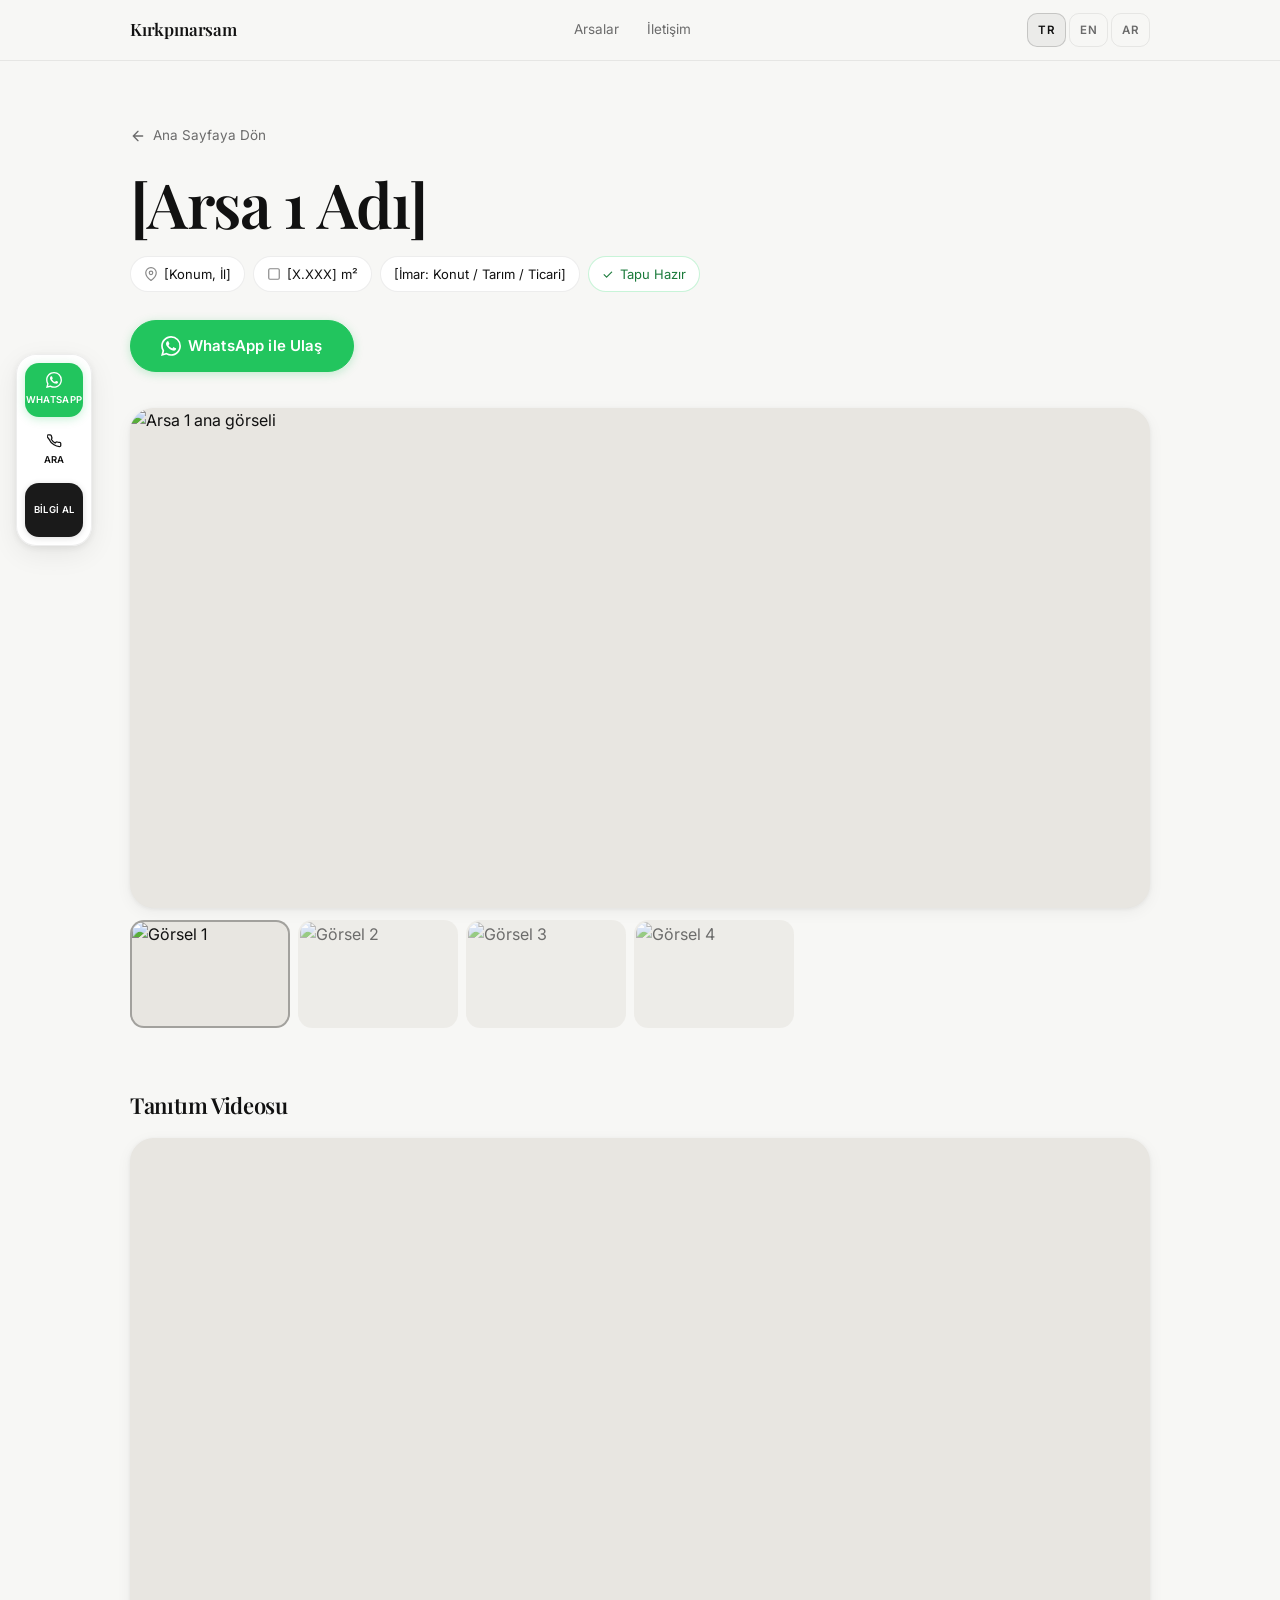
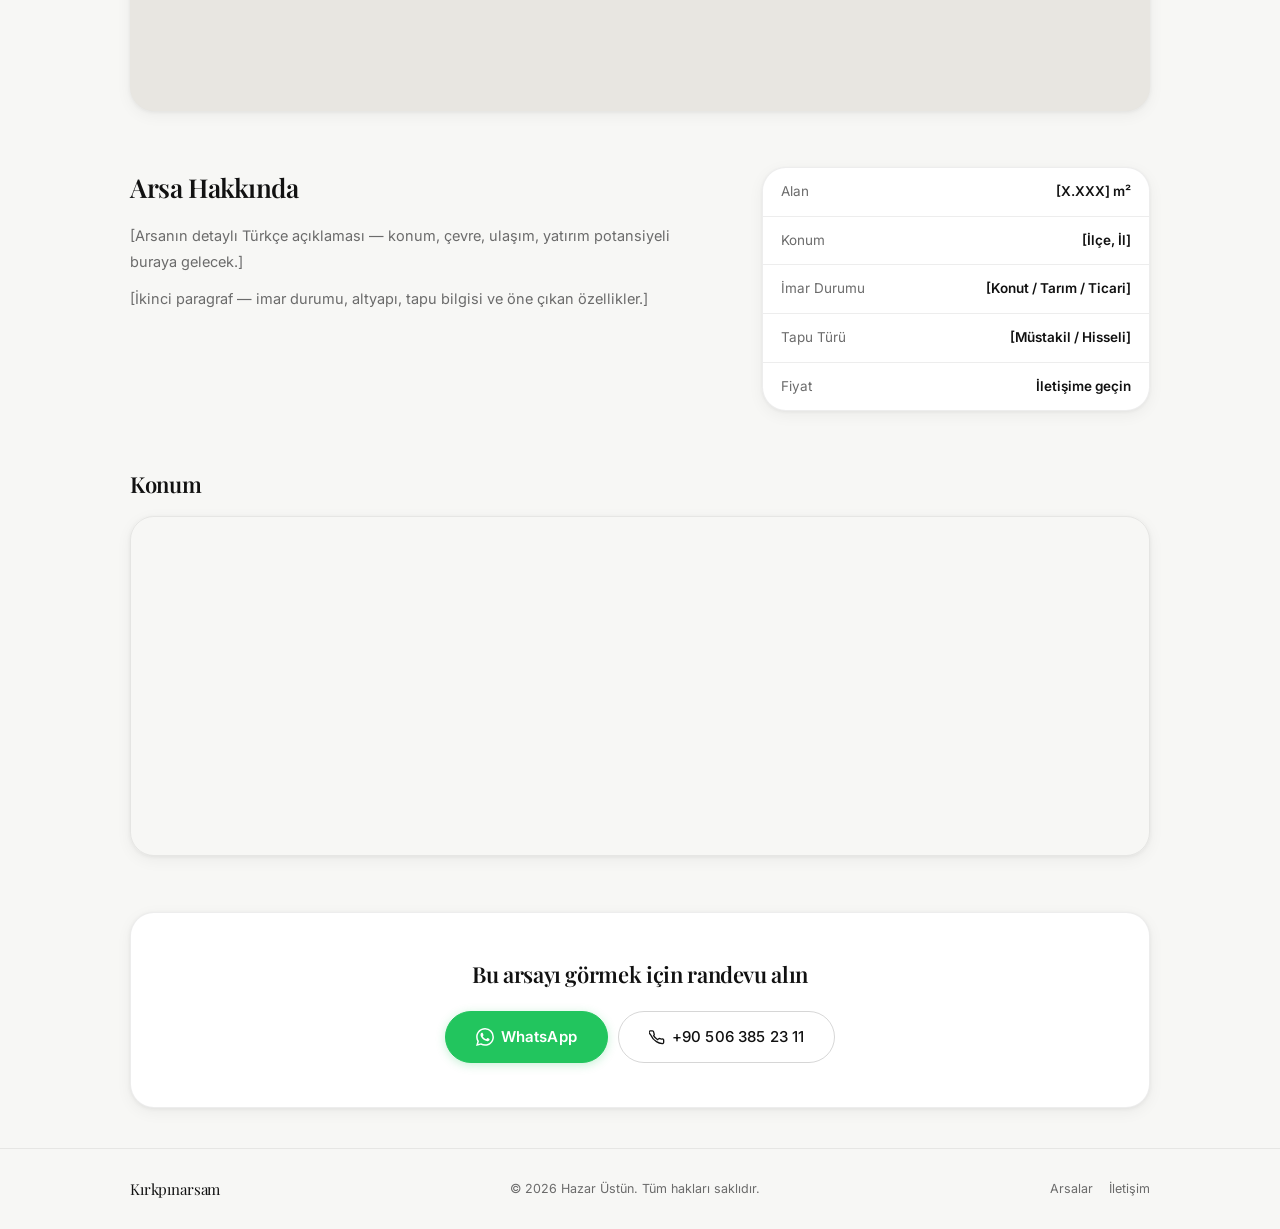
==== land1.html @ 2593a65d "Add GA4 consent mode (AEA) to all pages" ====
<!DOCTYPE html>
<html lang="tr" dir="ltr">
<head>
  <meta charset="UTF-8" />
  <meta name="viewport" content="width=device-width, initial-scale=1.0" />
  <!-- Google Analytics 4 + AEA İzin Modu -->
  <script>
    window.dataLayer = window.dataLayer || [];
    function gtag(){dataLayer.push(arguments);}
    gtag('consent', 'default', {
      analytics_storage: 'granted',
      ad_storage: 'denied',
      ad_user_data: 'denied',
      ad_personalization: 'denied'
    });
  </script>
  <script async src="https://www.googletagmanager.com/gtag/js?id=G-RVM8DENHXG"></script>
  <script>
    gtag('js', new Date());
    gtag('config', 'G-RVM8DENHXG');
  </script>
  <title>Sapanca Kırkpınar Satılık Arsa 1 | Tapu Hazır — Kırkpınarsam</title>
  <meta name="description" content="Sapanca Kırkpınar'da sahibinden satılık arsa. Konum, alan ve fiyat detayları için WhatsApp'tan ulaşın. Tapu hazır, hızlı devir." />
  <meta property="og:title" content="Sapanca Kırkpınar Satılık Arsa 1 | Tapu Hazır — Kırkpınarsam" />
  <meta property="og:description" content="Sapanca Kırkpınar'da sahibinden satılık arsa. Tapu hazır, hızlı devir. Detaylar için iletişime geçin." />
  <meta property="og:type" content="website" />
  <meta property="og:url" content="https://kirkpinarsam.com/land1.html" />
  <meta property="og:image" content="https://kirkpinarsam.com/og-image.jpg" />
  <meta name="twitter:card" content="summary_large_image" />
  <link rel="canonical" href="https://kirkpinarsam.com/land1.html" />
  <link rel="preconnect" href="https://fonts.googleapis.com" />
  <link rel="preconnect" href="https://fonts.gstatic.com" crossorigin />
  <link href="https://fonts.googleapis.com/css2?family=Playfair+Display:wght@500;600&family=Inter:wght@400;500;600&display=swap" rel="stylesheet" />
  <link rel="stylesheet" href="style.css" />
</head>
<body>
  <a href="#main" class="skip-link">Ana içeriğe geç</a>

  <header>
    <nav class="wrap nav-inner" aria-label="Ana gezinti">
      <a href="index.html" class="logo">Kırkpınarsam</a>
      <div class="nav-links">
        <a href="index.html#arsalar" data-i18n="nav_lands">Arsalar</a>
        <a href="index.html#iletisim" data-i18n="nav_contact">İletişim</a>
      </div>
      <div class="nav-right">
        <div class="lang-switch" role="group" aria-label="Dil">
          <button class="lang-btn active" data-lang="tr" aria-pressed="true">TR</button>
          <button class="lang-btn" data-lang="en" aria-pressed="false">EN</button>
          <button class="lang-btn" data-lang="ar" aria-pressed="false">AR</button>
        </div>
        <button class="hamburger" aria-label="Menüyü aç" aria-expanded="false" type="button">
          <span></span><span></span><span></span>
        </button>
      </div>
    </nav>
  </header>

  <div class="mobile-menu" role="dialog" aria-label="Mobil menü">
    <a href="index.html#arsalar" data-i18n="nav_lands">Arsalar</a>
    <a href="index.html#iletisim" data-i18n="nav_contact">İletişim</a>
    <div class="lang-switch" role="group" style="margin-top:24px;">
      <button class="lang-btn active" data-lang="tr">TR</button>
      <button class="lang-btn" data-lang="en">EN</button>
      <button class="lang-btn" data-lang="ar">AR</button>
    </div>
  </div>

  <main id="main">
    <div class="detail-hero">
      <div class="wrap">
        <a href="index.html" class="back-link">
          <svg width="16" height="16" viewBox="0 0 24 24" fill="none" stroke="currentColor" stroke-width="2" stroke-linecap="round" aria-hidden="true"><path d="M19 12H5M12 5l-7 7 7 7"/></svg>
          <span data-i18n="back">Ana Sayfaya Dön</span>
        </a>

        <!-- ARSA ADI — her 3 dilde düzenleyin -->
        <h1>
          <span data-lang-show="tr">[Arsa 1 Adı]</span>
          <span data-lang-show="en" hidden>[Land 1 Name]</span>
          <span data-lang-show="ar" hidden>[اسم الأرض 1]</span>
        </h1>

        <!-- HIZLI BİLGİLER — konum, alan, imar, fiyat -->
        <div class="quick-facts">
          <span class="fact">
            <svg width="14" height="14" viewBox="0 0 24 24" fill="none" stroke="currentColor" stroke-width="2" aria-hidden="true"><path d="M21 10c0 7-9 13-9 13s-9-6-9-13a9 9 0 0118 0z"/><circle cx="12" cy="10" r="3"/></svg>
            <span data-lang-show="tr">[Konum, İl]</span><span data-lang-show="en" hidden>[Location]</span><span data-lang-show="ar" hidden>[الموقع]</span>
          </span>
          <span class="fact">
            <svg width="14" height="14" viewBox="0 0 24 24" fill="none" stroke="currentColor" stroke-width="2" aria-hidden="true"><rect x="3" y="3" width="18" height="18" rx="2"/></svg>
            [X.XXX] m²
          </span>
          <span class="fact">
            <span data-lang-show="tr">[İmar: Konut / Tarım / Ticari]</span>
            <span data-lang-show="en" hidden>[Zoning: Residential / Agricultural / Commercial]</span>
            <span data-lang-show="ar" hidden>[التخطيط: سكني / زراعي / تجاري]</span>
          </span>
          <span class="fact" style="color:#1a7a3a; border-color:rgba(37,211,102,.25);">✓ <span data-i18n="trust_deed">Tapu Hazır</span></span>
        </div>

        <!-- WhatsApp CTA — primary -->
        <a class="btn btn-wa btn-lg" href="https://wa.me/905063852311" data-wa target="_blank" rel="noopener">
          <svg width="20" height="20" viewBox="0 0 24 24" fill="currentColor" aria-hidden="true"><path d="M17.472 14.382c-.297-.149-1.758-.867-2.03-.967-.273-.099-.471-.148-.67.15-.197.297-.767.966-.94 1.164-.173.199-.347.223-.644.075-.297-.15-1.255-.463-2.39-1.475-.883-.788-1.48-1.761-1.653-2.059-.173-.297-.018-.458.13-.606.134-.133.298-.347.446-.52.149-.174.198-.298.298-.497.099-.198.05-.371-.025-.52-.075-.149-.669-1.612-.916-2.207-.242-.579-.487-.5-.669-.51-.173-.008-.371-.01-.57-.01-.198 0-.52.074-.792.372-.272.297-1.04 1.016-1.04 2.479 0 1.462 1.065 2.875 1.213 3.074.149.198 2.096 3.2 5.077 4.487.709.306 1.262.489 1.694.625.712.227 1.36.195 1.871.118.571-.085 1.758-.719 2.006-1.413.248-.694.248-1.289.173-1.413-.074-.124-.272-.198-.57-.347m-5.421 7.403h-.004a9.87 9.87 0 01-5.031-1.378l-.361-.214-3.741.982.998-3.648-.235-.374a9.86 9.86 0 01-1.51-5.26c.001-5.45 4.436-9.884 9.888-9.884 2.64 0 5.122 1.03 6.988 2.898a9.825 9.825 0 012.893 6.994c-.003 5.45-4.437 9.884-9.885 9.884m8.413-18.297A11.815 11.815 0 0012.05 0C5.495 0 .16 5.335.157 11.892c0 2.096.547 4.142 1.588 5.945L.057 24l6.305-1.654a11.882 11.882 0 005.683 1.448h.005c6.554 0 11.89-5.335 11.893-11.893a11.821 11.821 0 00-3.48-8.413z"/></svg>
          <span data-i18n="cta_wa">WhatsApp ile Ulaş</span>
        </a>
      </div>
    </div>

    <div class="wrap">
      <!-- ANA GÖRSEL — src değerini kendi fotoğrafınızla değiştirin -->
      <div class="hero-img">
        <img id="mainImg" src="https://images.unsplash.com/photo-1500382017468-9049fed747ef?auto=format&fit=crop&w=1400&q=80" alt="Arsa 1 ana görseli" />
      </div>

      <!-- GALERİ — kendi fotoğraflarınızı ekleyin (images/ klasörü oluşturun) -->
      <div class="gallery" role="list" aria-label="Arsa fotoğrafları">
        <div class="gallery-item" role="listitem"><img src="https://images.unsplash.com/photo-1500382017468-9049fed747ef?auto=format&fit=crop&w=400&q=75" alt="Görsel 1" /></div>
        <div class="gallery-item" role="listitem"><img src="https://images.unsplash.com/photo-1464822759023-fed622ff2c3b?auto=format&fit=crop&w=400&q=75" alt="Görsel 2" /></div>
        <div class="gallery-item" role="listitem"><img src="https://images.unsplash.com/photo-1476231682828-37e571bc172f?auto=format&fit=crop&w=400&q=75" alt="Görsel 3" /></div>
        <div class="gallery-item" role="listitem"><img src="https://images.unsplash.com/photo-1501854140801-50d01698950b?auto=format&fit=crop&w=400&q=75" alt="Görsel 4" /></div>
      </div>

      <!-- VİDEO — VIDEO_ID yerine YouTube video ID'nizi yazın. Video yoksa bu bloğu silin. -->
      <div class="video-section">
        <h2 data-i18n="video_title">Tanıtım Videosu</h2>
        <div class="video-wrap">
          <iframe src="https://www.youtube.com/embed/VIDEO_ID" title="Arsa tanıtım videosu" allow="accelerometer; autoplay; clipboard-write; encrypted-media; gyroscope; picture-in-picture" allowfullscreen loading="lazy"></iframe>
        </div>
      </div>

      <!-- AÇIKLAMA + BİLGİLER -->
      <div class="detail-body">
        <div class="detail-text">
          <h2 data-i18n="about_title">Arsa Hakkında</h2>
          <!-- AÇIKLAMA: Türkçe, İngilizce, Arapça sırasıyla doldurun -->
          <p data-lang-show="tr">[Arsanın detaylı Türkçe açıklaması — konum, çevre, ulaşım, yatırım potansiyeli buraya gelecek.]</p>
          <p data-lang-show="tr">[İkinci paragraf — imar durumu, altyapı, tapu bilgisi ve öne çıkan özellikler.]</p>
          <p data-lang-show="en" hidden>[Detailed English description — location, surroundings, transport, investment potential.]</p>
          <p data-lang-show="en" hidden>[Second paragraph — zoning, infrastructure, title deed and highlights.]</p>
          <p data-lang-show="ar" hidden>[وصف تفصيلي بالعربية — الموقع، المحيط، المواصلات، إمكانات الاستثمار.]</p>
          <p data-lang-show="ar" hidden>[الفقرة الثانية — التخطيط، البنية التحتية، سند الملكية والمميزات.]</p>
        </div>

        <!-- TEKNIK BİLGİLER — değerleri doldurun -->
        <aside class="specs-card" aria-label="Arsa teknik bilgileri">
          <dl>
            <div class="spec-row"><dt class="k"><span data-lang-show="tr">Alan</span><span data-lang-show="en" hidden>Area</span><span data-lang-show="ar" hidden>المساحة</span></dt><dd class="v">[X.XXX] m²</dd></div>
            <div class="spec-row"><dt class="k"><span data-lang-show="tr">Konum</span><span data-lang-show="en" hidden>Location</span><span data-lang-show="ar" hidden>الموقع</span></dt><dd class="v"><span data-lang-show="tr">[İlçe, İl]</span><span data-lang-show="en" hidden>[District, Province]</span><span data-lang-show="ar" hidden>[الحي، المحافظة]</span></dd></div>
            <div class="spec-row"><dt class="k"><span data-lang-show="tr">İmar Durumu</span><span data-lang-show="en" hidden>Zoning</span><span data-lang-show="ar" hidden>التخطيط</span></dt><dd class="v"><span data-lang-show="tr">[Konut / Tarım / Ticari]</span><span data-lang-show="en" hidden>[Residential / Agricultural]</span><span data-lang-show="ar" hidden>[سكني / زراعي]</span></dd></div>
            <div class="spec-row"><dt class="k"><span data-lang-show="tr">Tapu Türü</span><span data-lang-show="en" hidden>Title Deed</span><span data-lang-show="ar" hidden>سند الملكية</span></dt><dd class="v"><span data-lang-show="tr">[Müstakil / Hisseli]</span><span data-lang-show="en" hidden>[Individual / Shared]</span><span data-lang-show="ar" hidden>[مستقل / مشترك]</span></dd></div>
            <div class="spec-row"><dt class="k"><span data-lang-show="tr">Fiyat</span><span data-lang-show="en" hidden>Price</span><span data-lang-show="ar" hidden>السعر</span></dt><dd class="v"><span data-lang-show="tr">İletişime geçin</span><span data-lang-show="en" hidden>Contact us</span><span data-lang-show="ar" hidden>تواصل معنا</span></dd></div>
          </dl>
        </aside>
      </div>

      <!-- HARİTA — src içindeki koordinatları değiştirin: q=ENLEM,BOYLAM -->
      <div class="map-section">
        <h2 data-i18n="map_title">Konum</h2>
        <div class="map-wrap">
          <iframe
            src="https://maps.google.com/maps?q=ARSA1_ENLEM,ARSA1_BOYLAM&z=16&output=embed"
            title="Arsa 1 konumu"
            loading="lazy"
            referrerpolicy="no-referrer-when-downgrade"
            allowfullscreen>
          </iframe>
        </div>
      </div>

      <!-- RANDEVU CTA -->
      <div class="appt-cta reveal" style="margin: clamp(24px,4vw,40px) 0;">
        <p data-i18n="appt_cta">Bu arsayı görmek için randevu alın</p>
        <div class="appt-btns">
          <a class="btn btn-wa btn-lg" href="https://wa.me/905063852311" data-wa target="_blank" rel="noopener">
            <svg width="18" height="18" viewBox="0 0 24 24" fill="currentColor" aria-hidden="true"><path d="M17.472 14.382c-.297-.149-1.758-.867-2.03-.967-.273-.099-.471-.148-.67.15-.197.297-.767.966-.94 1.164-.173.199-.347.223-.644.075-.297-.15-1.255-.463-2.39-1.475-.883-.788-1.48-1.761-1.653-2.059-.173-.297-.018-.458.13-.606.134-.133.298-.347.446-.52.149-.174.198-.298.298-.497.099-.198.05-.371-.025-.52-.075-.149-.669-1.612-.916-2.207-.242-.579-.487-.5-.669-.51-.173-.008-.371-.01-.57-.01-.198 0-.52.074-.792.372-.272.297-1.04 1.016-1.04 2.479 0 1.462 1.065 2.875 1.213 3.074.149.198 2.096 3.2 5.077 4.487.709.306 1.262.489 1.694.625.712.227 1.36.195 1.871.118.571-.085 1.758-.719 2.006-1.413.248-.694.248-1.289.173-1.413-.074-.124-.272-.198-.57-.347m-5.421 7.403h-.004a9.87 9.87 0 01-5.031-1.378l-.361-.214-3.741.982.998-3.648-.235-.374a9.86 9.86 0 01-1.51-5.26c.001-5.45 4.436-9.884 9.888-9.884 2.64 0 5.122 1.03 6.988 2.898a9.825 9.825 0 012.893 6.994c-.003 5.45-4.437 9.884-9.885 9.884m8.413-18.297A11.815 11.815 0 0012.05 0C5.495 0 .16 5.335.157 11.892c0 2.096.547 4.142 1.588 5.945L.057 24l6.305-1.654a11.882 11.882 0 005.683 1.448h.005c6.554 0 11.89-5.335 11.893-11.893a11.821 11.821 0 00-3.48-8.413z"/></svg>
            WhatsApp
          </a>
          <a class="btn btn-outline btn-lg" href="tel:+905063852311">
            <svg width="16" height="16" viewBox="0 0 24 24" fill="none" stroke="currentColor" stroke-width="2" stroke-linecap="round" aria-hidden="true"><path d="M22 16.92v3a2 2 0 01-2.18 2 19.79 19.79 0 01-8.63-3.07A19.5 19.5 0 013.07 9.63 19.79 19.79 0 01.03 5a2 2 0 012-2.18h3a2 2 0 012 1.72c.127.96.361 1.903.7 2.81a2 2 0 01-.45 2.11L6.91 10a16 16 0 006.08 6.08l1.27-1.27a2 2 0 012.11-.45c.907.339 1.85.573 2.81.7A2 2 0 0122 16.92z"/></svg>
            +90 506 385 23 11
          </a>
        </div>
      </div>
    </div>
  </main>

  <footer>
    <div class="wrap foot-inner">
      <span class="foot-logo">Kırkpınarsam</span>
      <span>© <span id="year"></span> Hazar Üstün. <span data-i18n="footer_copy">Tüm hakları saklıdır.</span></span>
      <nav class="foot-links" aria-label="Alt gezinti">
        <a href="index.html#arsalar" data-i18n="nav_lands">Arsalar</a>
        <a href="index.html#iletisim" data-i18n="nav_contact">İletişim</a>
      </nav>
    </div>
  </footer>

  <a class="wa-float" href="https://wa.me/905063852311" data-wa target="_blank" rel="noopener" aria-label="WhatsApp ile iletişim">
    <svg width="26" height="26" viewBox="0 0 24 24" fill="white" aria-hidden="true"><path d="M17.472 14.382c-.297-.149-1.758-.867-2.03-.967-.273-.099-.471-.148-.67.15-.197.297-.767.966-.94 1.164-.173.199-.347.223-.644.075-.297-.15-1.255-.463-2.39-1.475-.883-.788-1.48-1.761-1.653-2.059-.173-.297-.018-.458.13-.606.134-.133.298-.347.446-.52.149-.174.198-.298.298-.497.099-.198.05-.371-.025-.52-.075-.149-.669-1.612-.916-2.207-.242-.579-.487-.5-.669-.51-.173-.008-.371-.01-.57-.01-.198 0-.52.074-.792.372-.272.297-1.04 1.016-1.04 2.479 0 1.462 1.065 2.875 1.213 3.074.149.198 2.096 3.2 5.077 4.487.709.306 1.262.489 1.694.625.712.227 1.36.195 1.871.118.571-.085 1.758-.719 2.006-1.413.248-.694.248-1.289.173-1.413-.074-.124-.272-.198-.57-.347m-5.421 7.403h-.004a9.87 9.87 0 01-5.031-1.378l-.361-.214-3.741.982.998-3.648-.235-.374a9.86 9.86 0 01-1.51-5.26c.001-5.45 4.436-9.884 9.888-9.884 2.64 0 5.122 1.03 6.988 2.898a9.825 9.825 0 012.893 6.994c-.003 5.45-4.437 9.884-9.885 9.884m8.413-18.297A11.815 11.815 0 0012.05 0C5.495 0 .16 5.335.157 11.892c0 2.096.547 4.142 1.588 5.945L.057 24l6.305-1.654a11.882 11.882 0 005.683 1.448h.005c6.554 0 11.89-5.335 11.893-11.893a11.821 11.821 0 00-3.48-8.413z"/></svg>
  </a>

  <!-- Lightbox -->
  <div id="lightbox" class="lightbox" role="dialog" aria-label="Büyük görsel" aria-modal="true">
    <img src="" alt="Büyütülmüş arsa görseli" />
  </div>

  <!-- Sticky CTA bar -->
  <div class="sticky-cta" role="toolbar" aria-label="Hızlı iletişim">
    <a class="btn btn-wa" href="https://wa.me/905063852311" data-wa target="_blank" rel="noopener">
      <svg width="16" height="16" viewBox="0 0 24 24" fill="currentColor" aria-hidden="true"><path d="M17.472 14.382c-.297-.149-1.758-.867-2.03-.967-.273-.099-.471-.148-.67.15-.197.297-.767.966-.94 1.164-.173.199-.347.223-.644.075-.297-.15-1.255-.463-2.39-1.475-.883-.788-1.48-1.761-1.653-2.059-.173-.297-.018-.458.13-.606.134-.133.298-.347.446-.52.149-.174.198-.298.298-.497.099-.198.05-.371-.025-.52-.075-.149-.669-1.612-.916-2.207-.242-.579-.487-.5-.669-.51-.173-.008-.371-.01-.57-.01-.198 0-.52.074-.792.372-.272.297-1.04 1.016-1.04 2.479 0 1.462 1.065 2.875 1.213 3.074.149.198 2.096 3.2 5.077 4.487.709.306 1.262.489 1.694.625.712.227 1.36.195 1.871.118.571-.085 1.758-.719 2.006-1.413.248-.694.248-1.289.173-1.413-.074-.124-.272-.198-.57-.347m-5.421 7.403h-.004a9.87 9.87 0 01-5.031-1.378l-.361-.214-3.741.982.998-3.648-.235-.374a9.86 9.86 0 01-1.51-5.26c.001-5.45 4.436-9.884 9.888-9.884 2.64 0 5.122 1.03 6.988 2.898a9.825 9.825 0 012.893 6.994c-.003 5.45-4.437 9.884-9.885 9.884m8.413-18.297A11.815 11.815 0 0012.05 0C5.495 0 .16 5.335.157 11.892c0 2.096.547 4.142 1.588 5.945L.057 24l6.305-1.654a11.882 11.882 0 005.683 1.448h.005c6.554 0 11.89-5.335 11.893-11.893a11.821 11.821 0 00-3.48-8.413z"/></svg>
      WhatsApp
    </a>
    <a class="btn btn-outline" href="tel:+905063852311">
      <svg width="15" height="15" viewBox="0 0 24 24" fill="none" stroke="currentColor" stroke-width="2" stroke-linecap="round" aria-hidden="true"><path d="M22 16.92v3a2 2 0 01-2.18 2 19.79 19.79 0 01-8.63-3.07A19.5 19.5 0 013.07 9.63 19.79 19.79 0 01.03 5a2 2 0 012-2.18h3a2 2 0 012 1.72c.127.96.361 1.903.7 2.81a2 2 0 01-.45 2.11L6.91 10a16 16 0 006.08 6.08l1.27-1.27a2 2 0 012.11-.45c.907.339 1.85.573 2.81.7A2 2 0 0122 16.92z"/></svg>
      <span data-i18n="sticky_call">Ara</span>
    </a>
    <a class="btn btn-primary" href="index.html#iletisim" data-i18n="sticky_form">Bilgi Al</a>
  </div>

  <script src="script.js"></script>
</body>
</html>
---- style.css ----
/* ══════════════════════════════════════════════════════════════
   KIRKPINARSAM — Design System v2
   Token architecture · Premium layout · Animation system
══════════════════════════════════════════════════════════════ */

/* ── RESET ── */
*, *::before, *::after { box-sizing: border-box; margin: 0; padding: 0; }

/* ── TOKENS ─────────────────────────────────────────────────── */
:root {
  /* Surface */
  --bg:       #f7f7f5;
  --white:    #ffffff;

  /* Text */
  --text:     #111111;
  --text-2:   #3d3d3d;
  --muted:    #6b6b6b;

  /* Border */
  --border:        rgba(0,0,0,.07);
  --border-md:     rgba(0,0,0,.11);
  --border-strong: rgba(0,0,0,.16);

  /* Brand */
  --green:      #22c55e;
  --green-dark: #16a34a;
  --green-glow: rgba(34,197,94,.26);

  /* Radius scale */
  --r-xs:   6px;
  --r-sm:   10px;
  --r-md:   14px;
  --r-lg:   18px;
  --r-xl:   24px;
  --r-2xl:  32px;
  --r-full: 999px;

  /* Shadow scale */
  --shadow-xs: 0 1px 2px rgba(0,0,0,.05);
  --shadow-sm: 0 1px 4px rgba(0,0,0,.06), 0 4px 16px rgba(0,0,0,.05);
  --shadow-md: 0 2px 8px rgba(0,0,0,.08), 0 8px 28px rgba(0,0,0,.07);
  --shadow-lg: 0 4px 20px rgba(0,0,0,.10), 0 16px 48px rgba(0,0,0,.09);

  /* Easing */
  --ease:     cubic-bezier(0.16, 1, 0.3, 1);
  --ease-std: cubic-bezier(0.4, 0, 0.2, 1);

  /* Duration */
  --t-fast: 140ms;
  --t-base: 220ms;
  --t-slow: 480ms;

  /* Layout */
  --max:  1100px;
  --pad:  clamp(20px, 4vw, 40px);

  /* Legacy compat */
  --radius:    var(--r-lg);
  --shadow-s:  var(--shadow-sm);
}

/* ── BASE ───────────────────────────────────────────────────── */
html { scroll-behavior: smooth; }

body {
  font-family: Inter, -apple-system, BlinkMacSystemFont, 'Segoe UI', sans-serif;
  background: var(--bg); color: var(--text);
  -webkit-font-smoothing: antialiased;
  overflow-x: hidden; opacity: 0; transition: opacity .35s;
  padding-bottom: 58px; line-height: 1.6;
}

a { color: inherit; text-decoration: none; }
img { display: block; width: 100%; height: 100%; object-fit: cover; }
button { font-family: inherit; cursor: pointer; border: none; background: none; }
.wrap { max-width: var(--max); margin: 0 auto; padding: 0 var(--pad); }

.skip-link {
  position: absolute; top: -48px; left: 16px;
  padding: 10px 18px; background: var(--text); color: #fff;
  border-radius: var(--r-sm); font-size: 14px; z-index: 999; transition: top .2s;
}
.skip-link:focus { top: 8px; }

/* ── ANIMATIONS ─────────────────────────────────────────────── */
@keyframes fadeUp {
  from { opacity: 0; transform: translateY(18px); }
  to   { opacity: 1; transform: none; }
}
@keyframes fadeIn {
  from { opacity: 0; }
  to   { opacity: 1; }
}

/* Scroll-reveal system */
.reveal {
  opacity: 0;
  transform: translateY(24px);
  transition: opacity var(--t-slow) var(--ease),
              transform var(--t-slow) var(--ease);
}
.reveal.visible { opacity: 1; transform: none; }
.reveal-d1 { transition-delay: 80ms; }
.reveal-d2 { transition-delay: 160ms; }
.reveal-d3 { transition-delay: 240ms; }
.reveal-d4 { transition-delay: 320ms; }

/* ── HEADER ─────────────────────────────────────────────────── */
header {
  position: sticky; top: 0; z-index: 100;
  background: rgba(247,247,245,.95);
  backdrop-filter: blur(20px); -webkit-backdrop-filter: blur(20px);
  border-bottom: 1px solid var(--border);
}
.nav-inner {
  display: flex; align-items: center;
  justify-content: space-between; height: 60px; gap: 12px;
}
.logo {
  font-family: 'Playfair Display', serif;
  font-size: 17px; font-weight: 600; white-space: nowrap; letter-spacing: -.01em;
}
.nav-links { display: flex; }
.nav-links a {
  padding: 8px 14px; border-radius: var(--r-full);
  font-size: 13.5px; color: var(--muted);
  transition: color var(--t-base), background var(--t-base);
}
.nav-links a:hover { color: var(--text); background: rgba(0,0,0,.05); }
.nav-right { display: flex; align-items: center; gap: 8px; flex-shrink: 0; }

/* ── LANG SWITCH ─────────────────────────────────────────────── */
.lang-switch { display: flex; gap: 3px; }
.lang-btn {
  padding: 5px 10px; border-radius: var(--r-sm); border: 1px solid var(--border);
  font-size: 11.5px; font-weight: 600; color: var(--muted);
  min-height: 34px; letter-spacing: .04em; transition: all var(--t-base);
}
.lang-btn:hover, .lang-btn.active {
  color: var(--text); border-color: var(--border-strong); background: rgba(0,0,0,.05);
}

/* ── HAMBURGER ──────────────────────────────────────────────── */
.hamburger {
  display: none; flex-direction: column; gap: 5px;
  width: 44px; height: 44px; padding: 10px;
  border-radius: var(--r-sm); border: 1px solid var(--border);
  align-items: center; justify-content: center;
}
.hamburger span {
  display: block; width: 18px; height: 1.5px;
  background: var(--text); border-radius: 2px;
  transition: transform .22s, opacity .22s;
}
.hamburger.open span:nth-child(1) { transform: translateY(6.5px) rotate(45deg); }
.hamburger.open span:nth-child(2) { opacity: 0; }
.hamburger.open span:nth-child(3) { transform: translateY(-6.5px) rotate(-45deg); }

/* ── MOBILE MENU ─────────────────────────────────────────────── */
.mobile-menu {
  display: none; position: fixed; inset: 0; top: 60px;
  z-index: 99; background: #fff; padding: 24px var(--pad) 40px;
  flex-direction: column; border-top: 1px solid var(--border);
}
.mobile-menu.open { display: flex; }
.mobile-menu a {
  display: flex; align-items: center; height: 60px;
  font-family: 'Playfair Display', serif; font-size: 22px;
  border-bottom: 1px solid var(--border); color: var(--text);
}
.mobile-menu .lang-switch { margin-top: 24px; }
.mobile-menu .lang-btn { font-size: 14px; min-height: 44px; padding: 10px 16px; }
.mobile-wa-link {
  display: flex; align-items: center; gap: 10px; margin-top: 16px;
  padding: 14px 16px; border-radius: var(--r-md);
  background: rgba(34,197,94,.08); border: 1px solid rgba(34,197,94,.2);
  color: var(--green-dark); font-size: 15px; font-weight: 500;
}

/* ── BUTTONS ─────────────────────────────────────────────────── */
.btn {
  display: inline-flex; align-items: center; justify-content: center;
  gap: 7px; height: 48px; padding: 0 24px; border-radius: var(--r-full);
  font-size: 14px; font-weight: 500; border: 1px solid rgba(0,0,0,.12);
  letter-spacing: .01em;
  transition: transform var(--t-base) var(--ease),
              background var(--t-base), box-shadow var(--t-base),
              border-color var(--t-base);
  cursor: pointer; white-space: nowrap;
}
.btn:hover  { transform: translateY(-1px); }
.btn:active { transform: scale(.98); transition-duration: 80ms; }

.btn-primary {
  background: #1a1a1a; color: #fff; border-color: #1a1a1a;
  box-shadow: 0 1px 6px rgba(0,0,0,.14);
}
.btn-primary:hover {
  background: #2d2d2d; border-color: #2d2d2d;
  box-shadow: 0 4px 18px rgba(0,0,0,.20);
}
.btn-wa {
  background: var(--green); color: #fff; border-color: var(--green);
  font-weight: 600; box-shadow: 0 2px 10px var(--green-glow);
}
.btn-wa:hover {
  background: #1db950; border-color: #1db950;
  box-shadow: 0 4px 22px rgba(34,197,94,.38);
}
.btn-outline {
  background: transparent; color: var(--text); border-color: var(--border-strong);
}
.btn-outline:hover { background: rgba(0,0,0,.04); border-color: rgba(0,0,0,.22); }

/* Ghost white — for hero dark overlay */
.btn-ghost-white {
  background: rgba(255,255,255,.12); color: #fff;
  border-color: rgba(255,255,255,.35);
  backdrop-filter: blur(8px); -webkit-backdrop-filter: blur(8px);
}
.btn-ghost-white:hover {
  background: rgba(255,255,255,.22); border-color: rgba(255,255,255,.55);
}

.btn-lg { height: 52px; padding: 0 30px; font-size: 15px; }

/* ── HERO ────────────────────────────────────────────────────── */
.hero { padding: clamp(16px, 2.5vw, 24px) 0 0; }

.hero-card {
  position: relative;
  background: #150e05
    url('https://images.unsplash.com/photo-1500382017468-9049fed747ef?auto=format&fit=crop&w=1600&q=80')
    center / cover no-repeat;
  border-radius: var(--r-2xl);
  min-height: min(88vh, 700px);
  display: flex; align-items: center;
  overflow: hidden;
}
.hero-card::before {
  content: ''; position: absolute; inset: 0;
  background: linear-gradient(150deg,
    rgba(13,8,1,.74) 0%,
    rgba(13,8,1,.52) 55%,
    rgba(13,8,1,.28) 100%
  );
}
.hero-card-inner {
  position: relative; z-index: 1;
  padding: clamp(52px,7vw,96px) clamp(36px,6vw,88px);
  width: 100%;
}

/* Staggered entrance */
.hero-card-inner .trust-row { animation: fadeUp .9s var(--ease) .12s both; }
.hero-card-inner h1          { animation: fadeUp .9s var(--ease) .26s both; }
.hero-card-inner .hero-sub   { animation: fadeUp .9s var(--ease) .38s both; }
.hero-card-inner .hero-ctas  { animation: fadeUp .9s var(--ease) .50s both; }

.trust-row {
  display: flex; align-items: center; gap: 10px;
  flex-wrap: wrap; margin-bottom: 20px;
}
.trust-badge {
  display: inline-flex; align-items: center; gap: 5px;
  font-size: 11.5px; font-weight: 600;
  color: rgba(255,255,255,.75); letter-spacing: .04em;
}
.trust-sep { color: rgba(255,255,255,.22); font-size: 16px; }

.hero h1 {
  font-family: 'Playfair Display', serif;
  font-size: clamp(32px, 4.5vw, 62px); font-weight: 600;
  line-height: 1.08; letter-spacing: -.025em;
  margin-bottom: 16px; color: #fff;
}
.hero-sub {
  font-size: clamp(14px, 1.5vw, 16.5px); color: rgba(255,255,255,.68);
  max-width: 44ch; line-height: 1.72; margin-bottom: 32px;
}
.hero-ctas { display: flex; gap: 10px; flex-wrap: wrap; align-items: center; }

/* ── SECTIONS ────────────────────────────────────────────────── */
section { padding: clamp(44px,6vw,76px) 0; }
section + section { border-top: 1px solid var(--border); }
.section-eyebrow {
  font-size: 10px; letter-spacing: .14em; text-transform: uppercase;
  color: var(--muted); margin-bottom: 8px; font-weight: 600;
}
.section-title {
  font-family: 'Playfair Display', serif;
  font-size: clamp(22px, 2.8vw, 36px); font-weight: 600;
  letter-spacing: -.022em; line-height: 1.14; margin-bottom: 24px;
}

/* ── LAND CARDS ──────────────────────────────────────────────── */
.lands { display: grid; grid-template-columns: 1fr 1fr; gap: clamp(14px,2vw,22px); }
.land-card {
  border-radius: var(--r-xl); border: 1px solid var(--border);
  background: var(--white); overflow: hidden;
  box-shadow: var(--shadow-sm);
  transition: transform var(--t-slow) var(--ease), box-shadow var(--t-slow) var(--ease);
}
.land-card:hover { transform: translateY(-5px); box-shadow: var(--shadow-lg); }
.land-card .thumb { height: 230px; background: #e8e6e1; overflow: hidden; }
.land-card .thumb img { transition: transform .65s var(--ease); }
.land-card:hover .thumb img { transform: scale(1.05); }
.land-card .info { padding: 22px 24px 24px; }
.land-card h3 {
  font-family: 'Playfair Display', serif; font-size: 18px; font-weight: 600;
  letter-spacing: -.013em; margin-bottom: 7px; line-height: 1.28;
}
.land-meta {
  display: flex; flex-wrap: wrap; gap: 10px;
  font-size: 12.5px; color: var(--muted); margin-bottom: 10px;
}
.land-meta span { display: inline-flex; align-items: center; gap: 4px; }
.land-desc { font-size: 13.5px; color: var(--muted); line-height: 1.65; margin-bottom: 12px; }
.land-price { font-size: 13.5px; font-weight: 600; margin-bottom: 18px; color: var(--text); }
.card-actions { display: flex; gap: 8px; flex-wrap: wrap; }
.card-actions .btn { height: 42px; font-size: 13.5px; padding: 0 16px; }

/* ── APPOINTMENT CTA ─────────────────────────────────────────── */
.appt-cta {
  text-align: center;
  padding: clamp(28px,4vw,44px) clamp(20px,6vw,80px);
  background: var(--white); border-radius: var(--r-xl);
  border: 1px solid var(--border); box-shadow: var(--shadow-sm);
}
.appt-cta p {
  font-family: 'Playfair Display', serif;
  font-size: clamp(16px,2vw,22px); font-weight: 600;
  letter-spacing: -.016em; margin-bottom: 18px; color: var(--text);
}
.appt-btns { display: flex; justify-content: center; gap: 10px; flex-wrap: wrap; }

/* ── CONTACT ─────────────────────────────────────────────────── */
.contact-grid {
  display: grid; grid-template-columns: 1fr 1.15fr;
  gap: clamp(24px,4vw,56px); align-items: start;
}
.contact-info .section-title { margin-bottom: 10px; }
.contact-info > p { font-size: 14.5px; color: var(--muted); line-height: 1.7; margin-bottom: 24px; }
.contact-links { display: flex; flex-direction: column; gap: 8px; }
.contact-link {
  display: flex; align-items: center; gap: 10px; padding: 12px 16px;
  border-radius: var(--r-md); border: 1px solid var(--border);
  font-size: 13.5px; color: var(--muted); min-height: 48px; background: var(--white);
  transition: color var(--t-base), border-color var(--t-base), background var(--t-base);
}
.contact-link:hover { color: var(--text); border-color: var(--border-md); background: rgba(0,0,0,.01); }
.contact-link svg { flex-shrink: 0; opacity: .45; }

/* ── FORM ────────────────────────────────────────────────────── */
.form-card {
  background: var(--white); border: 1px solid var(--border);
  border-radius: var(--r-xl); padding: clamp(22px,3vw,32px);
  box-shadow: var(--shadow-sm);
}
.form-row { display: grid; grid-template-columns: 1fr 1fr; gap: 10px; }
.field { display: flex; flex-direction: column; gap: 5px; margin-bottom: 10px; }
.field label {
  font-size: 10.5px; letter-spacing: .08em; text-transform: uppercase;
  color: var(--muted); font-weight: 600;
}
.field input, .field textarea {
  background: var(--bg); border: 1px solid var(--border); border-radius: var(--r-sm);
  color: var(--text); font-size: 16px; font-family: inherit;
  padding: 12px 14px; outline: none; width: 100%;
  transition: border-color var(--t-base), box-shadow var(--t-base);
}
.field input:focus, .field textarea:focus {
  border-color: rgba(0,0,0,.22); box-shadow: 0 0 0 3px rgba(0,0,0,.04);
}
.field textarea { resize: vertical; min-height: 100px; }
.form-msg {
  display: none; padding: 12px 14px; border-radius: var(--r-sm);
  font-size: 13.5px; margin-bottom: 10px; line-height: 1.5;
}
.form-msg.error  { background: #fff5f5; border: 1px solid #fca5a5; color: #dc2626; }
.form-msg.success{ background: #f0fdf4; border: 1px solid #86efac; color: var(--green-dark); }
#formSubmit { width: 100%; height: 52px; font-size: 15px; border-radius: var(--r-md); }
#formSubmit:disabled { opacity: .45; cursor: not-allowed; transform: none; box-shadow: none; }

/* ── MICRO COMMITMENT ────────────────────────────────────────── */
.micro-select { margin-bottom: 16px; }
.micro-select p {
  font-size: 12px; color: var(--muted); margin-bottom: 9px;
  font-weight: 500; letter-spacing: .01em;
}
.micro-opts { display: flex; gap: 6px; flex-wrap: wrap; }
.micro-btn {
  padding: 6px 14px; border-radius: var(--r-full); border: 1px solid var(--border);
  font-size: 12.5px; font-weight: 500; color: var(--muted); cursor: pointer;
  background: var(--bg); transition: all var(--t-base); font-family: inherit; line-height: 1;
}
.micro-btn:hover { border-color: rgba(0,0,0,.22); color: var(--text); background: #fff; transform: translateY(-1px); }
.micro-btn.selected { background: var(--text); color: #fff; border-color: var(--text); box-shadow: 0 1px 8px rgba(0,0,0,.15); }

/* ── TRUST REPLY ─────────────────────────────────────────────── */
.trust-reply { font-size: 12px; color: var(--muted); text-align: center; margin-top: 10px; letter-spacing: .01em; }

/* ── FOOTER ─────────────────────────────────────────────────── */
footer { border-top: 1px solid var(--border); padding: 28px 0; }
.foot-inner {
  display: flex; align-items: center; justify-content: space-between;
  flex-wrap: wrap; gap: 12px; font-size: 12.5px; color: var(--muted);
}
.foot-logo { font-family: 'Playfair Display', serif; font-size: 15px; color: var(--text); letter-spacing: -.01em; }
.foot-links { display: flex; gap: 16px; }
.foot-links a { transition: color var(--t-base); }
.foot-links a:hover { color: var(--text); }

/* ── WA FLOAT (hidden; sidebar used) ────────────────────────── */
.wa-float { display: none; }

/* ── SIDEBAR CTA ─────────────────────────────────────────────── */
.sticky-cta {
  position: fixed;
  left: 16px;
  top: 50%;
  transform: translateY(-50%);
  z-index: 150;
  display: flex;
  flex-direction: column;
  gap: 6px;
  background: rgba(255,255,255,.97);
  backdrop-filter: blur(20px); -webkit-backdrop-filter: blur(20px);
  border: 1px solid var(--border);
  border-radius: 20px;
  padding: 8px;
  box-shadow: var(--shadow-md);
}
.sticky-cta .btn {
  flex: none;
  width: 58px;
  height: auto;
  min-height: 54px;
  padding: 8px 4px;
  border-radius: 14px;
  flex-direction: column;
  gap: 4px;
  font-size: 9.5px;
  font-weight: 600;
  letter-spacing: .03em;
  text-transform: uppercase;
  white-space: nowrap;
  border: none;
}
.sticky-cta .btn svg { flex-shrink: 0; }

/* Label inside sidebar buttons */
.cta-lbl {
  font-size: 9px; font-weight: 700;
  letter-spacing: .06em; text-transform: uppercase;
  line-height: 1; pointer-events: none;
}

/* Mobile: revert to slim bottom bar */
@media (max-width: 768px) {
  body { padding-bottom: 58px; }
  .sticky-cta {
    position: fixed;
    left: 0; right: 0; top: auto; bottom: 0;
    transform: none;
    flex-direction: row;
    border-radius: 0;
    border: none;
    border-top: 1px solid var(--border);
    box-shadow: 0 -2px 20px rgba(0,0,0,.06);
    padding: 8px var(--pad);
    gap: 7px;
    background: rgba(255,255,255,.97);
  }
  .sticky-cta .btn {
    flex: 1; width: auto; min-height: 40px;
    height: 40px; padding: 0 10px;
    flex-direction: row; gap: 6px;
    border-radius: var(--r-full);
  }
  .cta-lbl {
    font-size: 12px; font-weight: 500;
    letter-spacing: .005em; text-transform: none;
  }
}
@media (min-width: 769px) {
  body { padding-bottom: 0; }
}

/* ── SOCIAL PROOF TOAST ──────────────────────────────────────── */
.sp-toast {
  position: fixed;
  bottom: 24px;
  inset-inline-end: 24px;
  z-index: 200;
  background: var(--white);
  border: 1px solid var(--border);
  border-radius: var(--r-lg);
  padding: 11px 14px 11px 12px;
  display: flex;
  align-items: center;
  gap: 10px;
  box-shadow: var(--shadow-md);
  max-width: 252px;
  opacity: 0;
  transform: translateY(10px) scale(.97);
  transition: opacity .35s var(--ease), transform .35s var(--ease);
  pointer-events: none;
}
.sp-toast.show {
  opacity: 1;
  transform: none;
  pointer-events: auto;
}
.sp-toast-icon {
  width: 34px; height: 34px; border-radius: 50%;
  background: rgba(34,197,94,.1);
  display: flex; align-items: center; justify-content: center;
  flex-shrink: 0; font-size: 15px; line-height: 1;
}
.sp-toast-text {
  font-size: 12.5px; color: var(--text-2); line-height: 1.45;
}
.sp-toast-text strong { color: var(--text); font-weight: 600; }

/* On mobile push above bottom bar */
@media (max-width: 768px) {
  .sp-toast { bottom: 70px; inset-inline-end: 12px; max-width: 220px; }
}

/* ── DETAIL PAGES ────────────────────────────────────────────── */
.detail-hero { padding: clamp(36px,5vw,64px) 0 clamp(24px,3vw,36px); }
.back-link {
  display: inline-flex; align-items: center; gap: 7px;
  font-size: 13.5px; color: var(--muted); margin-bottom: 24px;
  transition: color var(--t-base);
}
.back-link:hover { color: var(--text); }
[dir="rtl"] .back-link svg { transform: scaleX(-1); }
.detail-hero h1 {
  font-family: 'Playfair Display', serif;
  font-size: clamp(32px,5.5vw,62px); font-weight: 600;
  letter-spacing: -.026em; line-height: 1.08; margin-bottom: 18px;
}
.quick-facts { display: flex; flex-wrap: wrap; gap: 8px; margin-bottom: 28px; }
.fact {
  display: inline-flex; align-items: center; gap: 6px;
  padding: 7px 13px; border-radius: var(--r-full); border: 1px solid var(--border);
  font-size: 13px; background: var(--white);
}
.fact svg { flex-shrink: 0; opacity: .5; }
.hero-img {
  border-radius: var(--r-xl); overflow: hidden;
  height: clamp(260px,42vw,500px); background: #e8e6e1;
  margin-bottom: 12px; cursor: zoom-in; box-shadow: var(--shadow-sm);
}

/* ── GALLERY ─────────────────────────────────────────────────── */
.gallery { display: flex; gap: 8px; overflow-x: auto; padding-bottom: 4px; margin-bottom: clamp(32px,5vw,56px); scrollbar-width: none; }
.gallery::-webkit-scrollbar { display: none; }
.gallery-item {
  flex: 0 0 160px; height: 108px; border-radius: var(--r-md); overflow: hidden;
  cursor: pointer; background: #e8e6e1; border: 2px solid transparent;
  transition: border-color var(--t-base), opacity var(--t-base); opacity: .6;
}
.gallery-item:hover, .gallery-item.active { border-color: rgba(0,0,0,.3); opacity: 1; }

/* ── LIGHTBOX ────────────────────────────────────────────────── */
.lightbox {
  display: none; position: fixed; inset: 0; background: rgba(0,0,0,.92);
  z-index: 300; align-items: center; justify-content: center; cursor: zoom-out;
}
.lightbox.open { display: flex; animation: fadeIn .2s ease; }
.lightbox img { max-width: 95vw; max-height: 90vh; object-fit: contain; border-radius: var(--r-md); }

/* ── VIDEO ───────────────────────────────────────────────────── */
.video-section { margin-bottom: clamp(32px,5vw,56px); }
.video-section h2 { font-family: 'Playfair Display', serif; font-size: 22px; font-weight: 600; letter-spacing: -.016em; margin-bottom: 14px; }
.video-wrap {
  position: relative; padding-top: 56.25%; border-radius: var(--r-xl);
  overflow: hidden; background: #e8e6e1; box-shadow: var(--shadow-sm);
}
.video-wrap iframe { position: absolute; inset: 0; width: 100%; height: 100%; border: 0; }

/* ── MAP ─────────────────────────────────────────────────────── */
.map-section { margin-bottom: clamp(32px,5vw,56px); }
.map-section h2 { font-family: 'Playfair Display', serif; font-size: 22px; font-weight: 600; letter-spacing: -.016em; margin-bottom: 14px; }
.map-wrap { border-radius: var(--r-xl); overflow: hidden; height: 340px; border: 1px solid var(--border); box-shadow: var(--shadow-sm); }
.map-wrap iframe { width: 100%; height: 100%; border: 0; display: block; }

/* ── DETAIL BODY ─────────────────────────────────────────────── */
.detail-body { display: grid; grid-template-columns: 1.5fr 1fr; gap: clamp(24px,4vw,52px); margin: clamp(32px,5vw,56px) 0; align-items: start; }
.detail-text h2 { font-family: 'Playfair Display', serif; font-size: clamp(20px,2.6vw,26px); font-weight: 600; letter-spacing: -.016em; margin-bottom: 14px; }
.detail-text p { font-size: 14.5px; color: var(--muted); line-height: 1.78; margin-bottom: 12px; }
.specs-card { border-radius: var(--r-xl); border: 1px solid var(--border); background: var(--white); overflow: hidden; position: sticky; top: 76px; box-shadow: var(--shadow-sm); }
.spec-row { display: flex; justify-content: space-between; align-items: center; padding: 13px 18px; border-bottom: 1px solid var(--border); font-size: 13.5px; gap: 10px; }
.spec-row:last-child { border-bottom: none; }
.spec-row .k { color: var(--muted); }
.spec-row .v { font-weight: 600; }
.detail-cta { text-align: center; padding: clamp(36px,5vw,64px) 0; }
.detail-cta h2 { font-family: 'Playfair Display', serif; font-size: clamp(22px,3vw,34px); font-weight: 600; letter-spacing: -.02em; margin-bottom: 12px; }
.detail-cta p { color: var(--muted); font-size: 14.5px; margin-bottom: 28px; line-height: 1.65; }
.detail-cta-btns { display: flex; justify-content: center; gap: 12px; flex-wrap: wrap; }

/* ── RESPONSIVE ──────────────────────────────────────────────── */
@media (max-width: 768px) {
  .nav-links { display: none; }
  .hamburger { display: flex; }
  .lands { grid-template-columns: 1fr; }
  .contact-grid { grid-template-columns: 1fr; }
  .form-row { grid-template-columns: 1fr; }
  .detail-body { grid-template-columns: 1fr; }
  .specs-card { position: static; }
  .hero-card { min-height: min(80vh, 600px); }
}
@media (max-width: 500px) {
  .hero-card { border-radius: var(--r-xl); min-height: min(75vh, 560px); }
  .hero-card-inner { padding: 32px 22px 40px; }
  .hero-ctas, .card-actions, .detail-cta-btns, .appt-btns { flex-direction: column; }
  .hero-ctas .btn, .card-actions .btn, .detail-cta-btns .btn, .appt-btns .btn { justify-content: center; width: 100%; }
  .foot-inner { flex-direction: column; align-items: flex-start; }
  #formSubmit { border-radius: var(--r-md); }
}
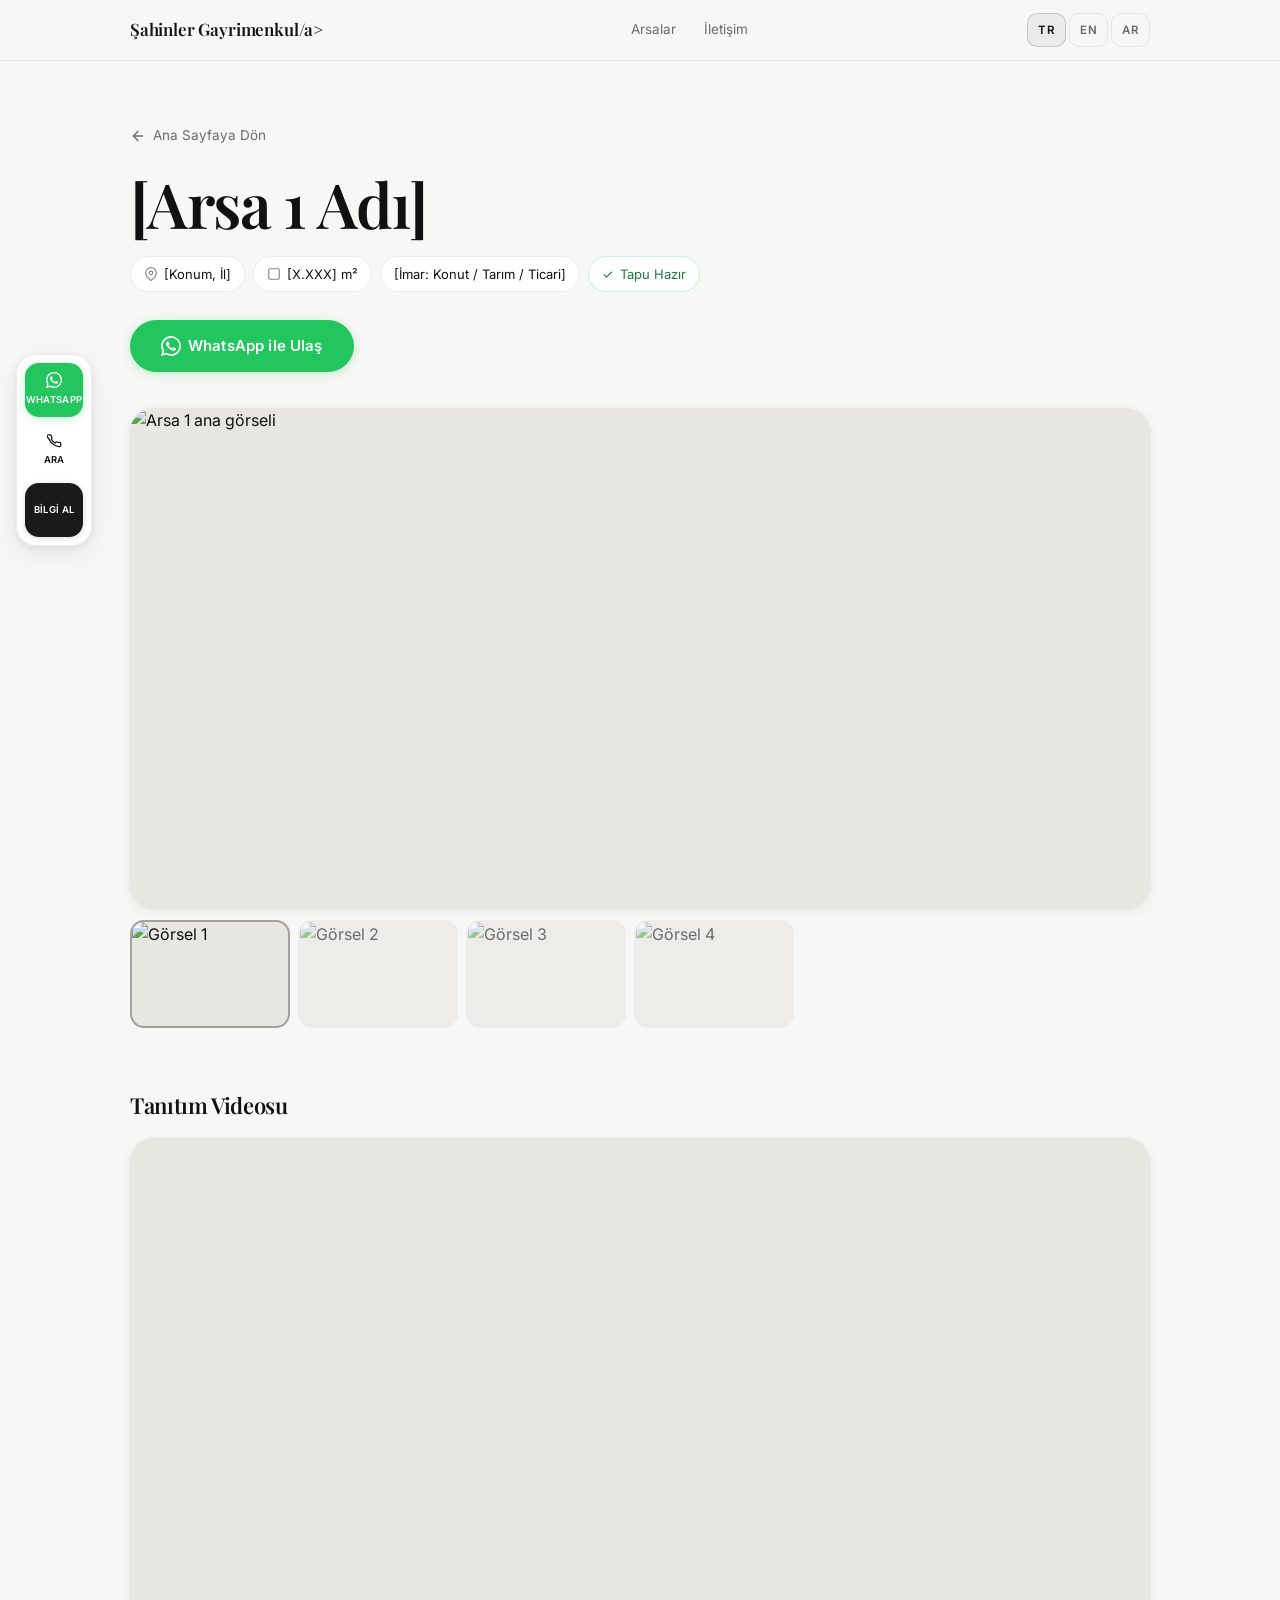
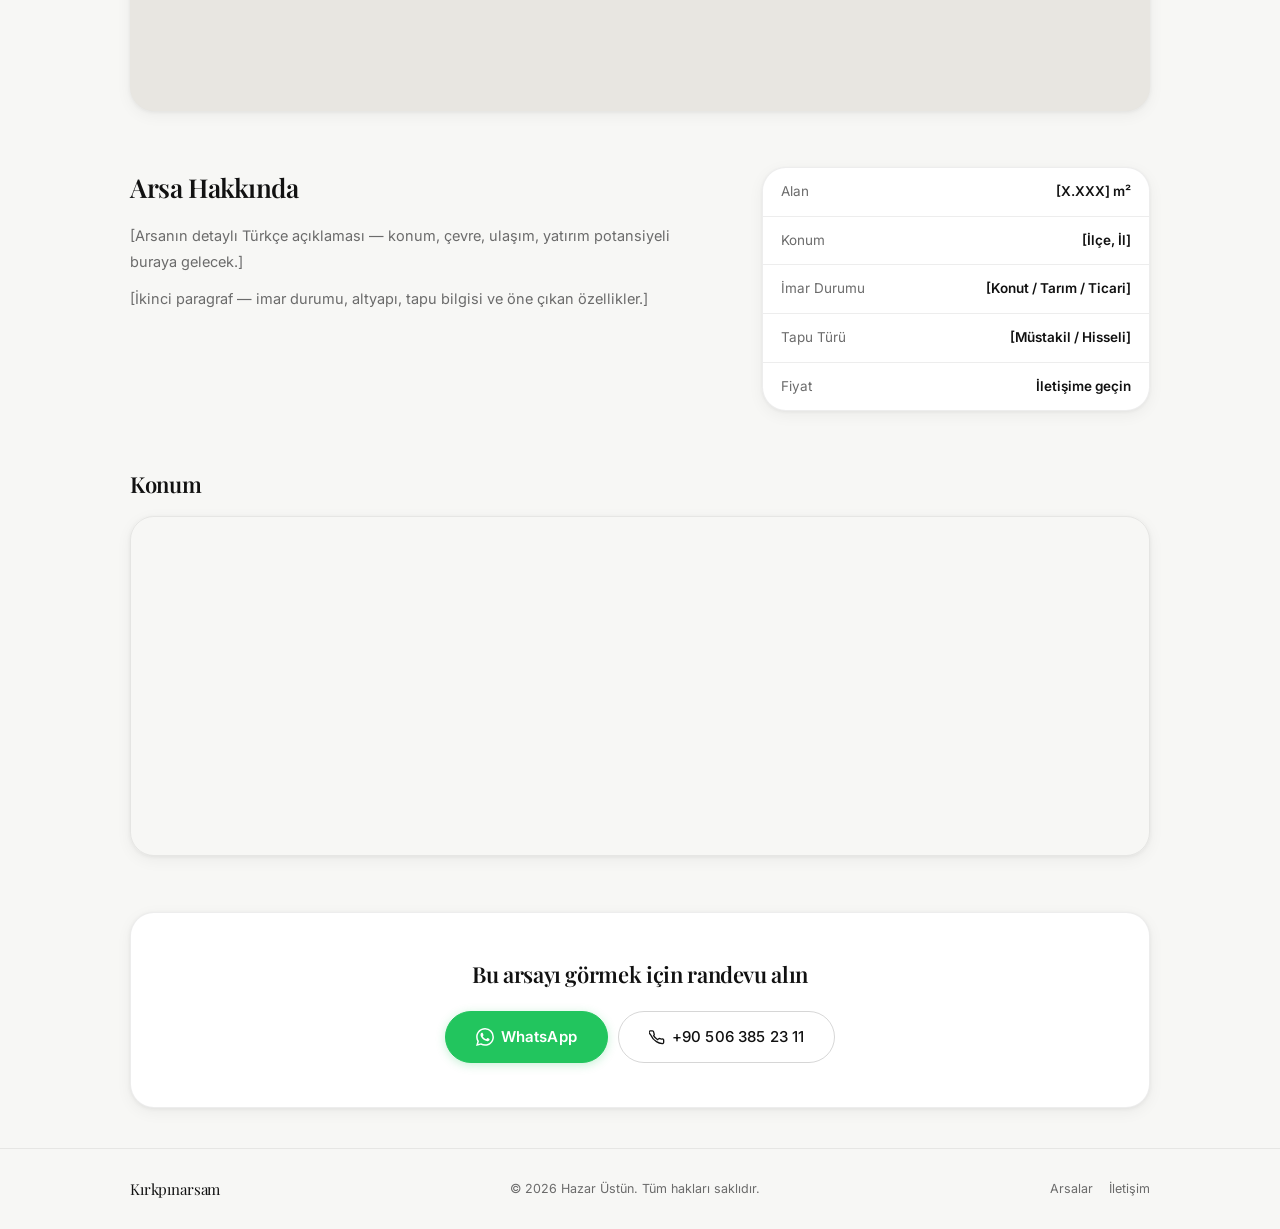
==== commit 29876b8d: "Update land1.html" ====
--- a/land1.html
+++ b/land1.html
@@ -19,9 +19,9 @@
     gtag('js', new Date());
     gtag('config', 'G-RVM8DENHXG');
   </script>
-  <title>Sapanca Kırkpınar Satılık Arsa 1 | Tapu Hazır — Kırkpınarsam</title>
+  <title>Sapanca Kırkpınar Satılık Arsa 1 | Tapu Hazır — Şahinler Gayrimenkul</title>
   <meta name="description" content="Sapanca Kırkpınar'da sahibinden satılık arsa. Konum, alan ve fiyat detayları için WhatsApp'tan ulaşın. Tapu hazır, hızlı devir." />
-  <meta property="og:title" content="Sapanca Kırkpınar Satılık Arsa 1 | Tapu Hazır — Kırkpınarsam" />
+  <meta property="og:title" content="Sapanca Kırkpınar Satılık Arsa 1 | Tapu Hazır — Şahinler Gayrimenkul" />
   <meta property="og:description" content="Sapanca Kırkpınar'da sahibinden satılık arsa. Tapu hazır, hızlı devir. Detaylar için iletişime geçin." />
   <meta property="og:type" content="website" />
   <meta property="og:url" content="https://kirkpinarsam.com/land1.html" />
@@ -38,7 +38,7 @@
 
   <header>
     <nav class="wrap nav-inner" aria-label="Ana gezinti">
-      <a href="index.html" class="logo">Kırkpınarsam</a>
+      <a href="index.html" class="logo">Şahinler Gayrimenkul/a>
       <div class="nav-links">
         <a href="index.html#arsalar" data-i18n="nav_lands">Arsalar</a>
         <a href="index.html#iletisim" data-i18n="nav_contact">İletişim</a>
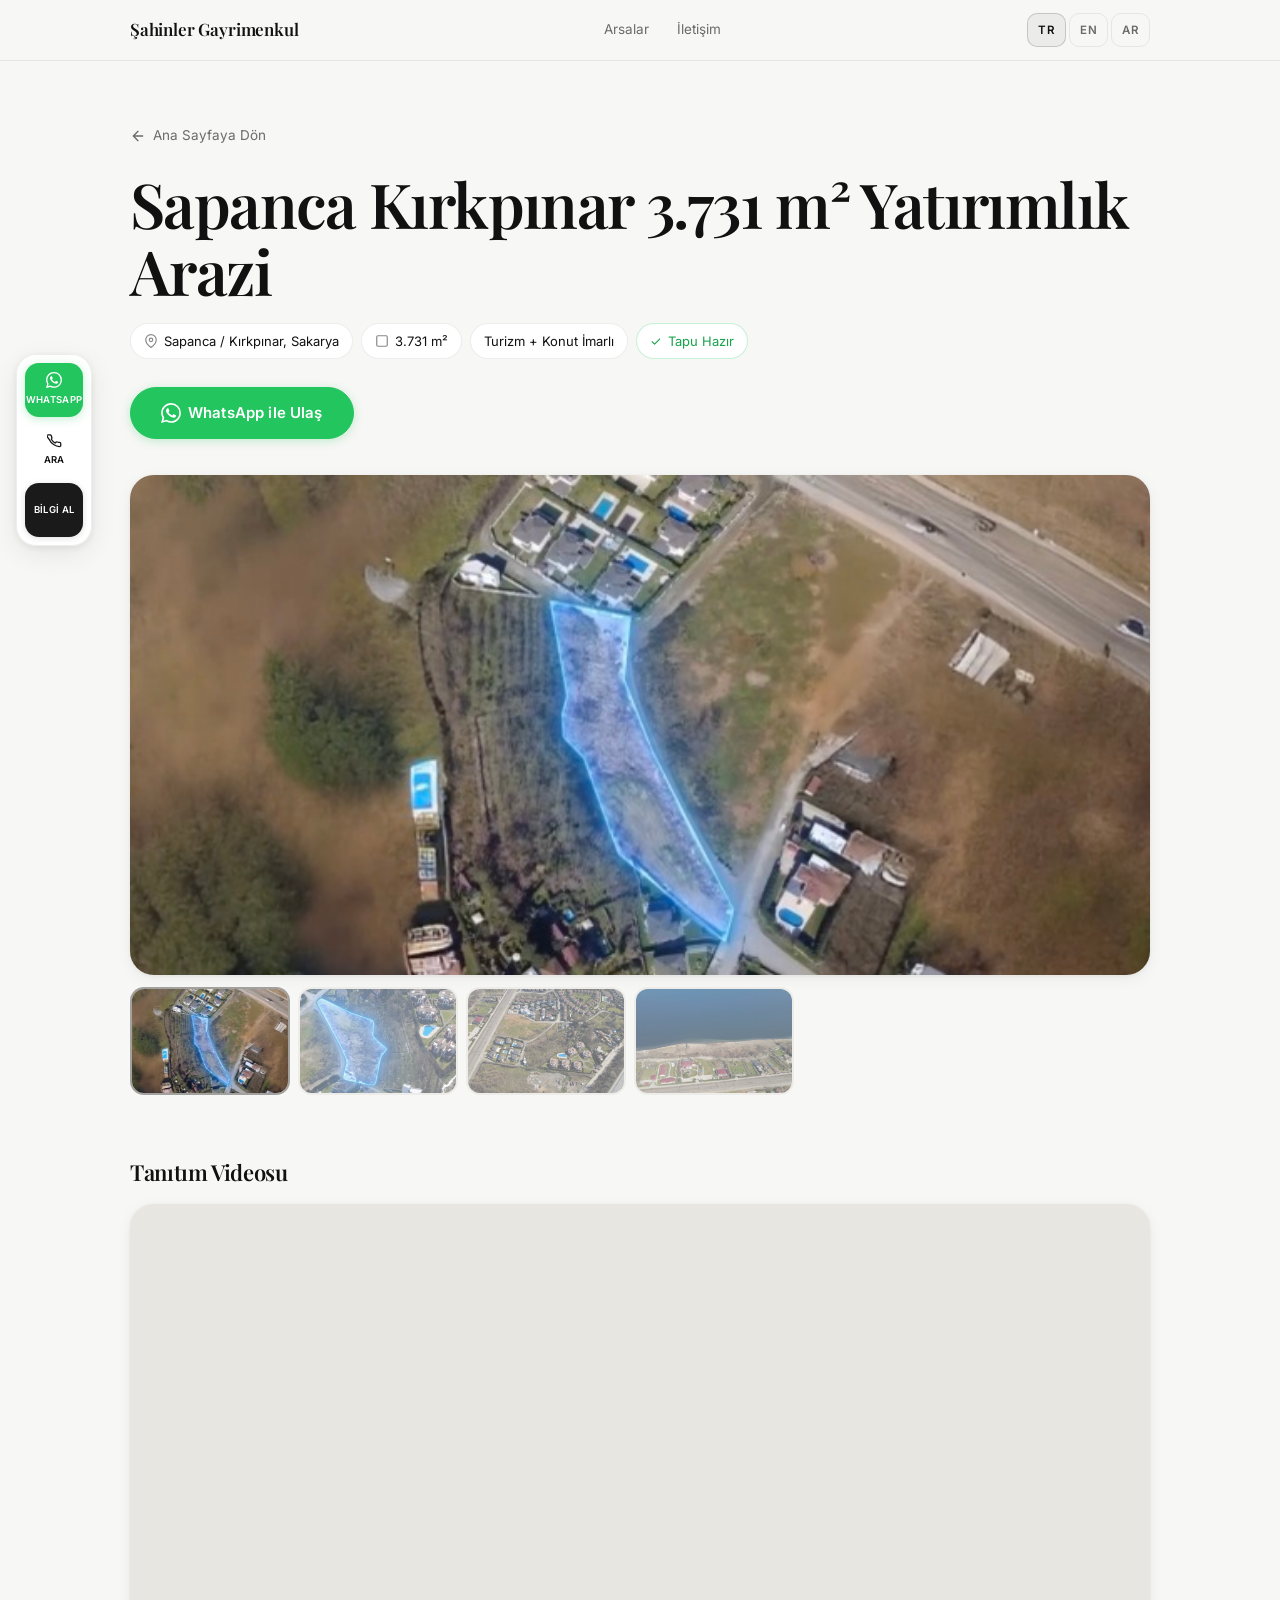
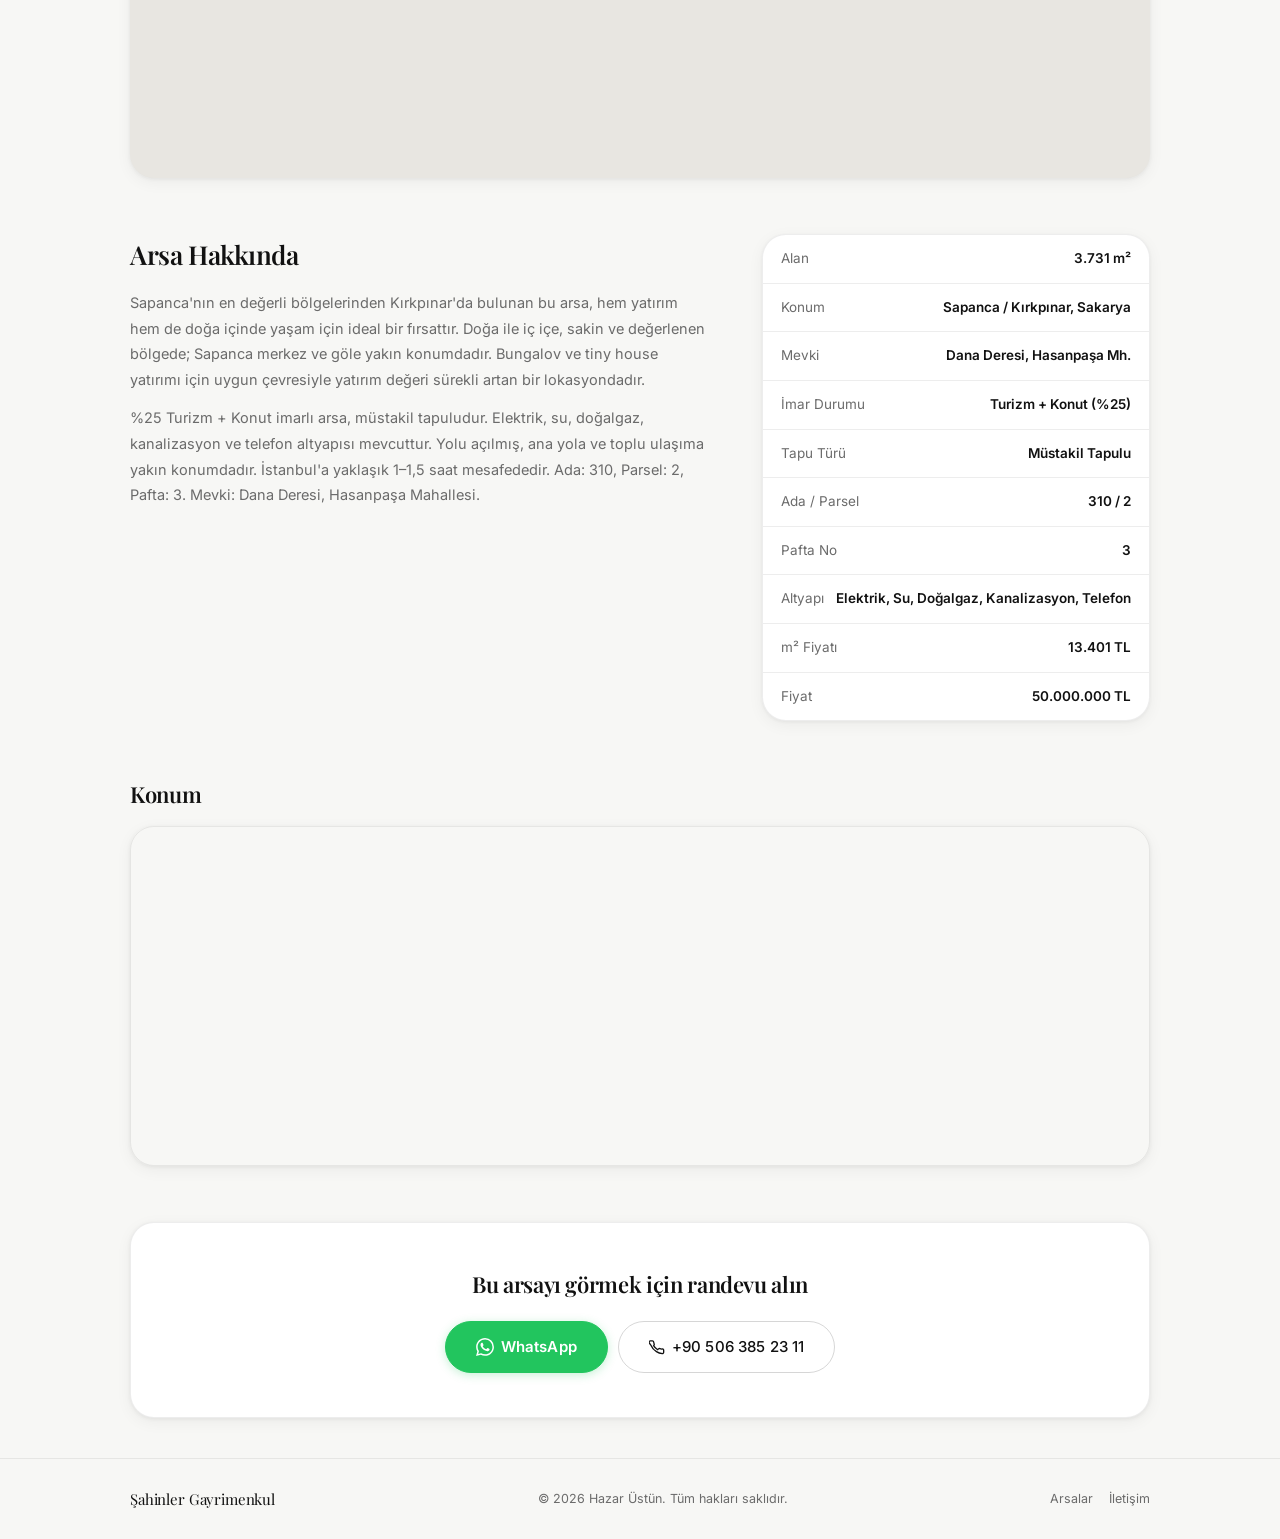
==== commit 83d0e015: "Rebrand to Şahinler Gayrimenkul, add land 1 real data, images & video - Replace all Kırkpınarsam/kir" ====
--- a/land1.html
+++ b/land1.html
@@ -19,15 +19,15 @@
     gtag('js', new Date());
     gtag('config', 'G-RVM8DENHXG');
   </script>
-  <title>Sapanca Kırkpınar Satılık Arsa 1 | Tapu Hazır — Şahinler Gayrimenkul</title>
-  <meta name="description" content="Sapanca Kırkpınar'da sahibinden satılık arsa. Konum, alan ve fiyat detayları için WhatsApp'tan ulaşın. Tapu hazır, hızlı devir." />
-  <meta property="og:title" content="Sapanca Kırkpınar Satılık Arsa 1 | Tapu Hazır — Şahinler Gayrimenkul" />
-  <meta property="og:description" content="Sapanca Kırkpınar'da sahibinden satılık arsa. Tapu hazır, hızlı devir. Detaylar için iletişime geçin." />
+  <title>Sapanca Kırkpınar 3.731 m² Satılık Arsa | Turizm + Konut İmarlı — Şahinler Gayrimenkul</title>
+  <meta name="description" content="Sapanca Kırkpınar Hasanpaşa Mh. Dana Deresi mevkiinde 3.731 m² müstakil tapulu satılık arsa. %25 Turizm + Konut imarlı. Sahibinden, hızlı devir." />
+  <meta property="og:title" content="Sapanca Kırkpınar 3.731 m² Satılık Arsa | Turizm + Konut İmarlı — Şahinler Gayrimenkul" />
+  <meta property="og:description" content="Sapanca Kırkpınar'da 3.731 m² müstakil tapulu arsa. Turizm + Konut imarlı, altyapısı hazır. Sahibinden satılık." />
   <meta property="og:type" content="website" />
-  <meta property="og:url" content="https://kirkpinarsam.com/land1.html" />
-  <meta property="og:image" content="https://kirkpinarsam.com/og-image.jpg" />
+  <meta property="og:url" content="https://sahinlergayrimenkul.com/land1.html" />
+  <meta property="og:image" content="https://sahinlergayrimenkul.com/og-image.jpg" />
   <meta name="twitter:card" content="summary_large_image" />
-  <link rel="canonical" href="https://kirkpinarsam.com/land1.html" />
+  <link rel="canonical" href="https://sahinlergayrimenkul.com/land1.html" />
   <link rel="preconnect" href="https://fonts.googleapis.com" />
   <link rel="preconnect" href="https://fonts.gstatic.com" crossorigin />
   <link href="https://fonts.googleapis.com/css2?family=Playfair+Display:wght@500;600&family=Inter:wght@400;500;600&display=swap" rel="stylesheet" />
@@ -38,7 +38,7 @@
 
   <header>
     <nav class="wrap nav-inner" aria-label="Ana gezinti">
-      <a href="index.html" class="logo">Şahinler Gayrimenkul/a>
+      <a href="index.html" class="logo">Şahinler Gayrimenkul</a>
       <div class="nav-links">
         <a href="index.html#arsalar" data-i18n="nav_lands">Arsalar</a>
         <a href="index.html#iletisim" data-i18n="nav_contact">İletişim</a>
@@ -74,29 +74,27 @@
           <span data-i18n="back">Ana Sayfaya Dön</span>
         </a>
 
-        <!-- ARSA ADI — her 3 dilde düzenleyin -->
         <h1>
-          <span data-lang-show="tr">[Arsa 1 Adı]</span>
-          <span data-lang-show="en" hidden>[Land 1 Name]</span>
-          <span data-lang-show="ar" hidden>[اسم الأرض 1]</span>
+          <span data-lang-show="tr">Sapanca Kırkpınar 3.731 m² Yatırımlık Arazi</span>
+          <span data-lang-show="en" hidden>Sapanca Kırkpınar 3,731 m² Investment Land</span>
+          <span data-lang-show="ar" hidden>أرض استثمارية 3,731 م² في سابانجا كيركبينار</span>
         </h1>
 
-        <!-- HIZLI BİLGİLER — konum, alan, imar, fiyat -->
         <div class="quick-facts">
           <span class="fact">
             <svg width="14" height="14" viewBox="0 0 24 24" fill="none" stroke="currentColor" stroke-width="2" aria-hidden="true"><path d="M21 10c0 7-9 13-9 13s-9-6-9-13a9 9 0 0118 0z"/><circle cx="12" cy="10" r="3"/></svg>
-            <span data-lang-show="tr">[Konum, İl]</span><span data-lang-show="en" hidden>[Location]</span><span data-lang-show="ar" hidden>[الموقع]</span>
+            <span data-lang-show="tr">Sapanca / Kırkpınar, Sakarya</span><span data-lang-show="en" hidden>Sapanca / Kırkpınar, Sakarya</span><span data-lang-show="ar" hidden>سابانجا / كيركبينار، صقاريا</span>
           </span>
           <span class="fact">
             <svg width="14" height="14" viewBox="0 0 24 24" fill="none" stroke="currentColor" stroke-width="2" aria-hidden="true"><rect x="3" y="3" width="18" height="18" rx="2"/></svg>
-            [X.XXX] m²
+            3.731 m²
           </span>
           <span class="fact">
-            <span data-lang-show="tr">[İmar: Konut / Tarım / Ticari]</span>
-            <span data-lang-show="en" hidden>[Zoning: Residential / Agricultural / Commercial]</span>
-            <span data-lang-show="ar" hidden>[التخطيط: سكني / زراعي / تجاري]</span>
+            <span data-lang-show="tr">Turizm + Konut İmarlı</span>
+            <span data-lang-show="en" hidden>Tourism + Residential Zoning</span>
+            <span data-lang-show="ar" hidden>تخطيط سياحي + سكني</span>
           </span>
-          <span class="fact" style="color:#1a7a3a; border-color:rgba(37,211,102,.25);">✓ <span data-i18n="trust_deed">Tapu Hazır</span></span>
+          <span class="fact" style="color:#16a34a; border-color:rgba(34,197,94,.25);">✓ <span data-i18n="trust_deed">Tapu Hazır</span></span>
         </div>
 
         <!-- WhatsApp CTA — primary -->
@@ -108,24 +106,21 @@
     </div>
 
     <div class="wrap">
-      <!-- ANA GÖRSEL — src değerini kendi fotoğrafınızla değiştirin -->
       <div class="hero-img">
-        <img id="mainImg" src="https://images.unsplash.com/photo-1500382017468-9049fed747ef?auto=format&fit=crop&w=1400&q=80" alt="Arsa 1 ana görseli" />
-      </div>
-
-      <!-- GALERİ — kendi fotoğraflarınızı ekleyin (images/ klasörü oluşturun) -->
+        <img id="mainImg" src="images/1.jpeg" alt="Sapanca Kırkpınar 3.731 m² satılık arsa" />
+      </div>
+
       <div class="gallery" role="list" aria-label="Arsa fotoğrafları">
-        <div class="gallery-item" role="listitem"><img src="https://images.unsplash.com/photo-1500382017468-9049fed747ef?auto=format&fit=crop&w=400&q=75" alt="Görsel 1" /></div>
-        <div class="gallery-item" role="listitem"><img src="https://images.unsplash.com/photo-1464822759023-fed622ff2c3b?auto=format&fit=crop&w=400&q=75" alt="Görsel 2" /></div>
-        <div class="gallery-item" role="listitem"><img src="https://images.unsplash.com/photo-1476231682828-37e571bc172f?auto=format&fit=crop&w=400&q=75" alt="Görsel 3" /></div>
-        <div class="gallery-item" role="listitem"><img src="https://images.unsplash.com/photo-1501854140801-50d01698950b?auto=format&fit=crop&w=400&q=75" alt="Görsel 4" /></div>
-      </div>
-
-      <!-- VİDEO — VIDEO_ID yerine YouTube video ID'nizi yazın. Video yoksa bu bloğu silin. -->
+        <div class="gallery-item" role="listitem"><img src="images/1.jpeg" alt="Arsa görseli 1" /></div>
+        <div class="gallery-item" role="listitem"><img src="images/2.jpeg" alt="Arsa görseli 2" /></div>
+        <div class="gallery-item" role="listitem"><img src="images/3.jpeg" alt="Arsa görseli 3" /></div>
+        <div class="gallery-item" role="listitem"><img src="images/4.jpeg" alt="Arsa görseli 4" /></div>
+      </div>
+
       <div class="video-section">
         <h2 data-i18n="video_title">Tanıtım Videosu</h2>
         <div class="video-wrap">
-          <iframe src="https://www.youtube.com/embed/VIDEO_ID" title="Arsa tanıtım videosu" allow="accelerometer; autoplay; clipboard-write; encrypted-media; gyroscope; picture-in-picture" allowfullscreen loading="lazy"></iframe>
+          <iframe src="https://www.youtube.com/embed/y-zIbTyIOc4" title="Arsa tanıtım videosu" allow="accelerometer; autoplay; clipboard-write; encrypted-media; gyroscope; picture-in-picture" allowfullscreen loading="lazy"></iframe>
         </div>
       </div>
 
@@ -133,23 +128,26 @@
       <div class="detail-body">
         <div class="detail-text">
           <h2 data-i18n="about_title">Arsa Hakkında</h2>
-          <!-- AÇIKLAMA: Türkçe, İngilizce, Arapça sırasıyla doldurun -->
-          <p data-lang-show="tr">[Arsanın detaylı Türkçe açıklaması — konum, çevre, ulaşım, yatırım potansiyeli buraya gelecek.]</p>
-          <p data-lang-show="tr">[İkinci paragraf — imar durumu, altyapı, tapu bilgisi ve öne çıkan özellikler.]</p>
-          <p data-lang-show="en" hidden>[Detailed English description — location, surroundings, transport, investment potential.]</p>
-          <p data-lang-show="en" hidden>[Second paragraph — zoning, infrastructure, title deed and highlights.]</p>
-          <p data-lang-show="ar" hidden>[وصف تفصيلي بالعربية — الموقع، المحيط، المواصلات، إمكانات الاستثمار.]</p>
-          <p data-lang-show="ar" hidden>[الفقرة الثانية — التخطيط، البنية التحتية، سند الملكية والمميزات.]</p>
-        </div>
-
-        <!-- TEKNIK BİLGİLER — değerleri doldurun -->
+          <p data-lang-show="tr">Sapanca'nın en değerli bölgelerinden Kırkpınar'da bulunan bu arsa, hem yatırım hem de doğa içinde yaşam için ideal bir fırsattır. Doğa ile iç içe, sakin ve değerlenen bölgede; Sapanca merkez ve göle yakın konumdadır. Bungalov ve tiny house yatırımı için uygun çevresiyle yatırım değeri sürekli artan bir lokasyondadır.</p>
+          <p data-lang-show="tr">%25 Turizm + Konut imarlı arsa, müstakil tapuludur. Elektrik, su, doğalgaz, kanalizasyon ve telefon altyapısı mevcuttur. Yolu açılmış, ana yola ve toplu ulaşıma yakın konumdadır. İstanbul'a yaklaşık 1–1,5 saat mesafededir. Ada: 310, Parsel: 2, Pafta: 3. Mevki: Dana Deresi, Hasanpaşa Mahallesi.</p>
+          <p data-lang-show="en" hidden>Located in Kırkpınar, one of the most valuable areas of Sapanca, this land is an ideal opportunity for both investment and living in nature. It is in a quiet, appreciating area surrounded by nature, close to Sapanca center and lake. Suitable for bungalow and tiny house investment with continuously increasing value.</p>
+          <p data-lang-show="en" hidden>The land has 25% Tourism + Residential zoning with an individual title deed. Infrastructure includes electricity, water, natural gas, sewage, and telephone. Road access is available, close to main roads and public transport. Approximately 1–1.5 hours from Istanbul. Block: 310, Parcel: 2, Sheet: 3. District: Dana Deresi, Hasanpaşa Neighbourhood.</p>
+          <p data-lang-show="ar" hidden>تقع هذه الأرض في كيركبينار، إحدى أكثر مناطق سابانجا قيمة، وتمثل فرصة مثالية للاستثمار والعيش في أحضان الطبيعة. تقع في منطقة هادئة ومتزايدة القيمة، قريبة من مركز سابانجا والبحيرة. مناسبة لمشاريع البنغالو والتايني هاوس.</p>
+          <p data-lang-show="ar" hidden>الأرض بتخطيط سياحي + سكني بنسبة 25% وبسند ملكية مستقل. تتوفر البنية التحتية: كهرباء، ماء، غاز طبيعي، صرف صحي، وهاتف. الطريق مفتوح وقريب من الطرق الرئيسية والمواصلات العامة. تبعد حوالي 1-1.5 ساعة عن إسطنبول.</p>
+        </div>
+
         <aside class="specs-card" aria-label="Arsa teknik bilgileri">
           <dl>
-            <div class="spec-row"><dt class="k"><span data-lang-show="tr">Alan</span><span data-lang-show="en" hidden>Area</span><span data-lang-show="ar" hidden>المساحة</span></dt><dd class="v">[X.XXX] m²</dd></div>
-            <div class="spec-row"><dt class="k"><span data-lang-show="tr">Konum</span><span data-lang-show="en" hidden>Location</span><span data-lang-show="ar" hidden>الموقع</span></dt><dd class="v"><span data-lang-show="tr">[İlçe, İl]</span><span data-lang-show="en" hidden>[District, Province]</span><span data-lang-show="ar" hidden>[الحي، المحافظة]</span></dd></div>
-            <div class="spec-row"><dt class="k"><span data-lang-show="tr">İmar Durumu</span><span data-lang-show="en" hidden>Zoning</span><span data-lang-show="ar" hidden>التخطيط</span></dt><dd class="v"><span data-lang-show="tr">[Konut / Tarım / Ticari]</span><span data-lang-show="en" hidden>[Residential / Agricultural]</span><span data-lang-show="ar" hidden>[سكني / زراعي]</span></dd></div>
-            <div class="spec-row"><dt class="k"><span data-lang-show="tr">Tapu Türü</span><span data-lang-show="en" hidden>Title Deed</span><span data-lang-show="ar" hidden>سند الملكية</span></dt><dd class="v"><span data-lang-show="tr">[Müstakil / Hisseli]</span><span data-lang-show="en" hidden>[Individual / Shared]</span><span data-lang-show="ar" hidden>[مستقل / مشترك]</span></dd></div>
-            <div class="spec-row"><dt class="k"><span data-lang-show="tr">Fiyat</span><span data-lang-show="en" hidden>Price</span><span data-lang-show="ar" hidden>السعر</span></dt><dd class="v"><span data-lang-show="tr">İletişime geçin</span><span data-lang-show="en" hidden>Contact us</span><span data-lang-show="ar" hidden>تواصل معنا</span></dd></div>
+            <div class="spec-row"><dt class="k"><span data-lang-show="tr">Alan</span><span data-lang-show="en" hidden>Area</span><span data-lang-show="ar" hidden>المساحة</span></dt><dd class="v">3.731 m²</dd></div>
+            <div class="spec-row"><dt class="k"><span data-lang-show="tr">Konum</span><span data-lang-show="en" hidden>Location</span><span data-lang-show="ar" hidden>الموقع</span></dt><dd class="v"><span data-lang-show="tr">Sapanca / Kırkpınar, Sakarya</span><span data-lang-show="en" hidden>Sapanca / Kırkpınar, Sakarya</span><span data-lang-show="ar" hidden>سابانجا / كيركبينار، صقاريا</span></dd></div>
+            <div class="spec-row"><dt class="k"><span data-lang-show="tr">Mevki</span><span data-lang-show="en" hidden>District</span><span data-lang-show="ar" hidden>المنطقة</span></dt><dd class="v">Dana Deresi, Hasanpaşa Mh.</dd></div>
+            <div class="spec-row"><dt class="k"><span data-lang-show="tr">İmar Durumu</span><span data-lang-show="en" hidden>Zoning</span><span data-lang-show="ar" hidden>التخطيط</span></dt><dd class="v"><span data-lang-show="tr">Turizm + Konut (%25)</span><span data-lang-show="en" hidden>Tourism + Residential (25%)</span><span data-lang-show="ar" hidden>سياحي + سكني (25%)</span></dd></div>
+            <div class="spec-row"><dt class="k"><span data-lang-show="tr">Tapu Türü</span><span data-lang-show="en" hidden>Title Deed</span><span data-lang-show="ar" hidden>سند الملكية</span></dt><dd class="v"><span data-lang-show="tr">Müstakil Tapulu</span><span data-lang-show="en" hidden>Individual Title Deed</span><span data-lang-show="ar" hidden>سند ملكية مستقل</span></dd></div>
+            <div class="spec-row"><dt class="k"><span data-lang-show="tr">Ada / Parsel</span><span data-lang-show="en" hidden>Block / Parcel</span><span data-lang-show="ar" hidden>الكتلة / القطعة</span></dt><dd class="v">310 / 2</dd></div>
+            <div class="spec-row"><dt class="k"><span data-lang-show="tr">Pafta No</span><span data-lang-show="en" hidden>Sheet No</span><span data-lang-show="ar" hidden>رقم الورقة</span></dt><dd class="v">3</dd></div>
+            <div class="spec-row"><dt class="k"><span data-lang-show="tr">Altyapı</span><span data-lang-show="en" hidden>Infrastructure</span><span data-lang-show="ar" hidden>البنية التحتية</span></dt><dd class="v"><span data-lang-show="tr">Elektrik, Su, Doğalgaz, Kanalizasyon, Telefon</span><span data-lang-show="en" hidden>Electricity, Water, Gas, Sewage, Phone</span><span data-lang-show="ar" hidden>كهرباء، ماء، غاز، صرف صحي، هاتف</span></dd></div>
+            <div class="spec-row"><dt class="k"><span data-lang-show="tr">m² Fiyatı</span><span data-lang-show="en" hidden>Price / m²</span><span data-lang-show="ar" hidden>السعر / م²</span></dt><dd class="v">13.401 TL</dd></div>
+            <div class="spec-row"><dt class="k"><span data-lang-show="tr">Fiyat</span><span data-lang-show="en" hidden>Price</span><span data-lang-show="ar" hidden>السعر</span></dt><dd class="v">50.000.000 TL</dd></div>
           </dl>
         </aside>
       </div>
@@ -159,7 +157,7 @@
         <h2 data-i18n="map_title">Konum</h2>
         <div class="map-wrap">
           <iframe
-            src="https://maps.google.com/maps?q=ARSA1_ENLEM,ARSA1_BOYLAM&z=16&output=embed"
+            src="https://maps.google.com/maps?q=40.6920,30.2730&z=16&output=embed"
             title="Arsa 1 konumu"
             loading="lazy"
             referrerpolicy="no-referrer-when-downgrade"
@@ -187,7 +185,7 @@
 
   <footer>
     <div class="wrap foot-inner">
-      <span class="foot-logo">Kırkpınarsam</span>
+      <span class="foot-logo">Şahinler Gayrimenkul</span>
       <span>© <span id="year"></span> Hazar Üstün. <span data-i18n="footer_copy">Tüm hakları saklıdır.</span></span>
       <nav class="foot-links" aria-label="Alt gezinti">
         <a href="index.html#arsalar" data-i18n="nav_lands">Arsalar</a>
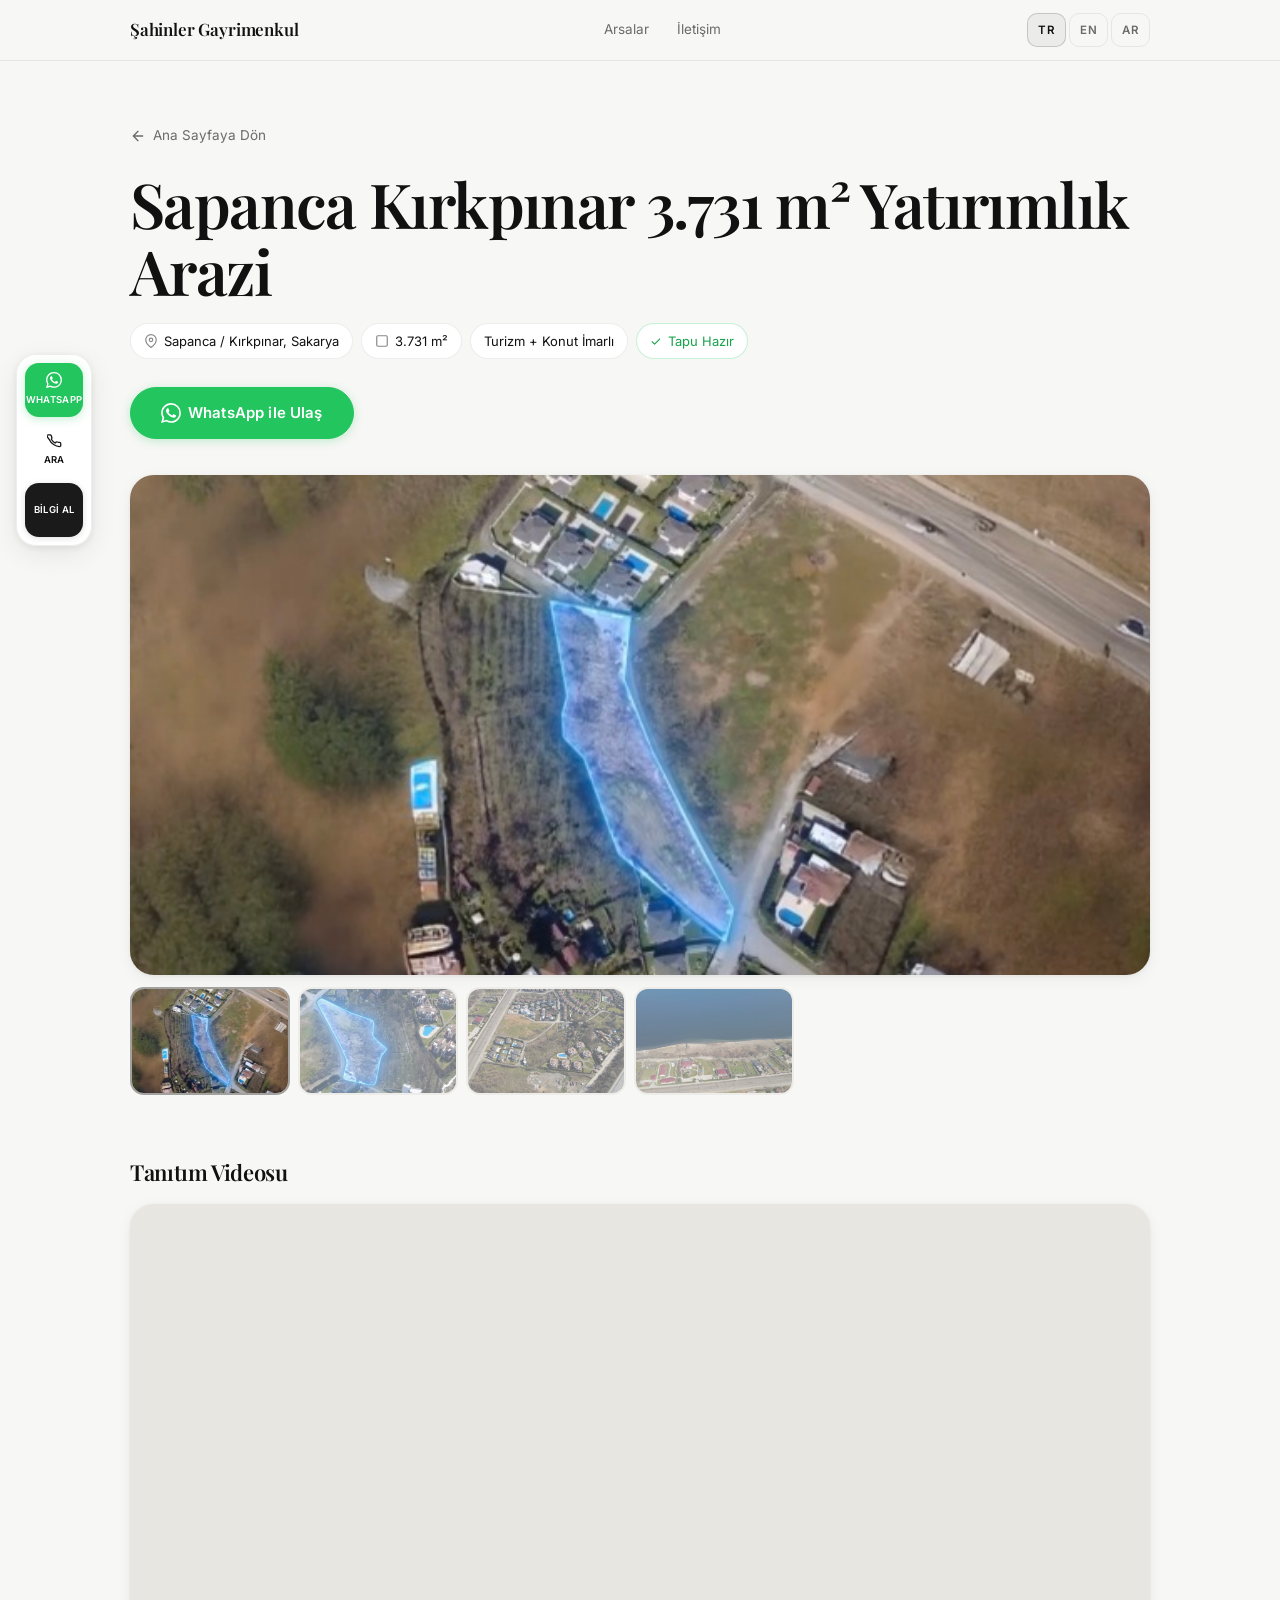
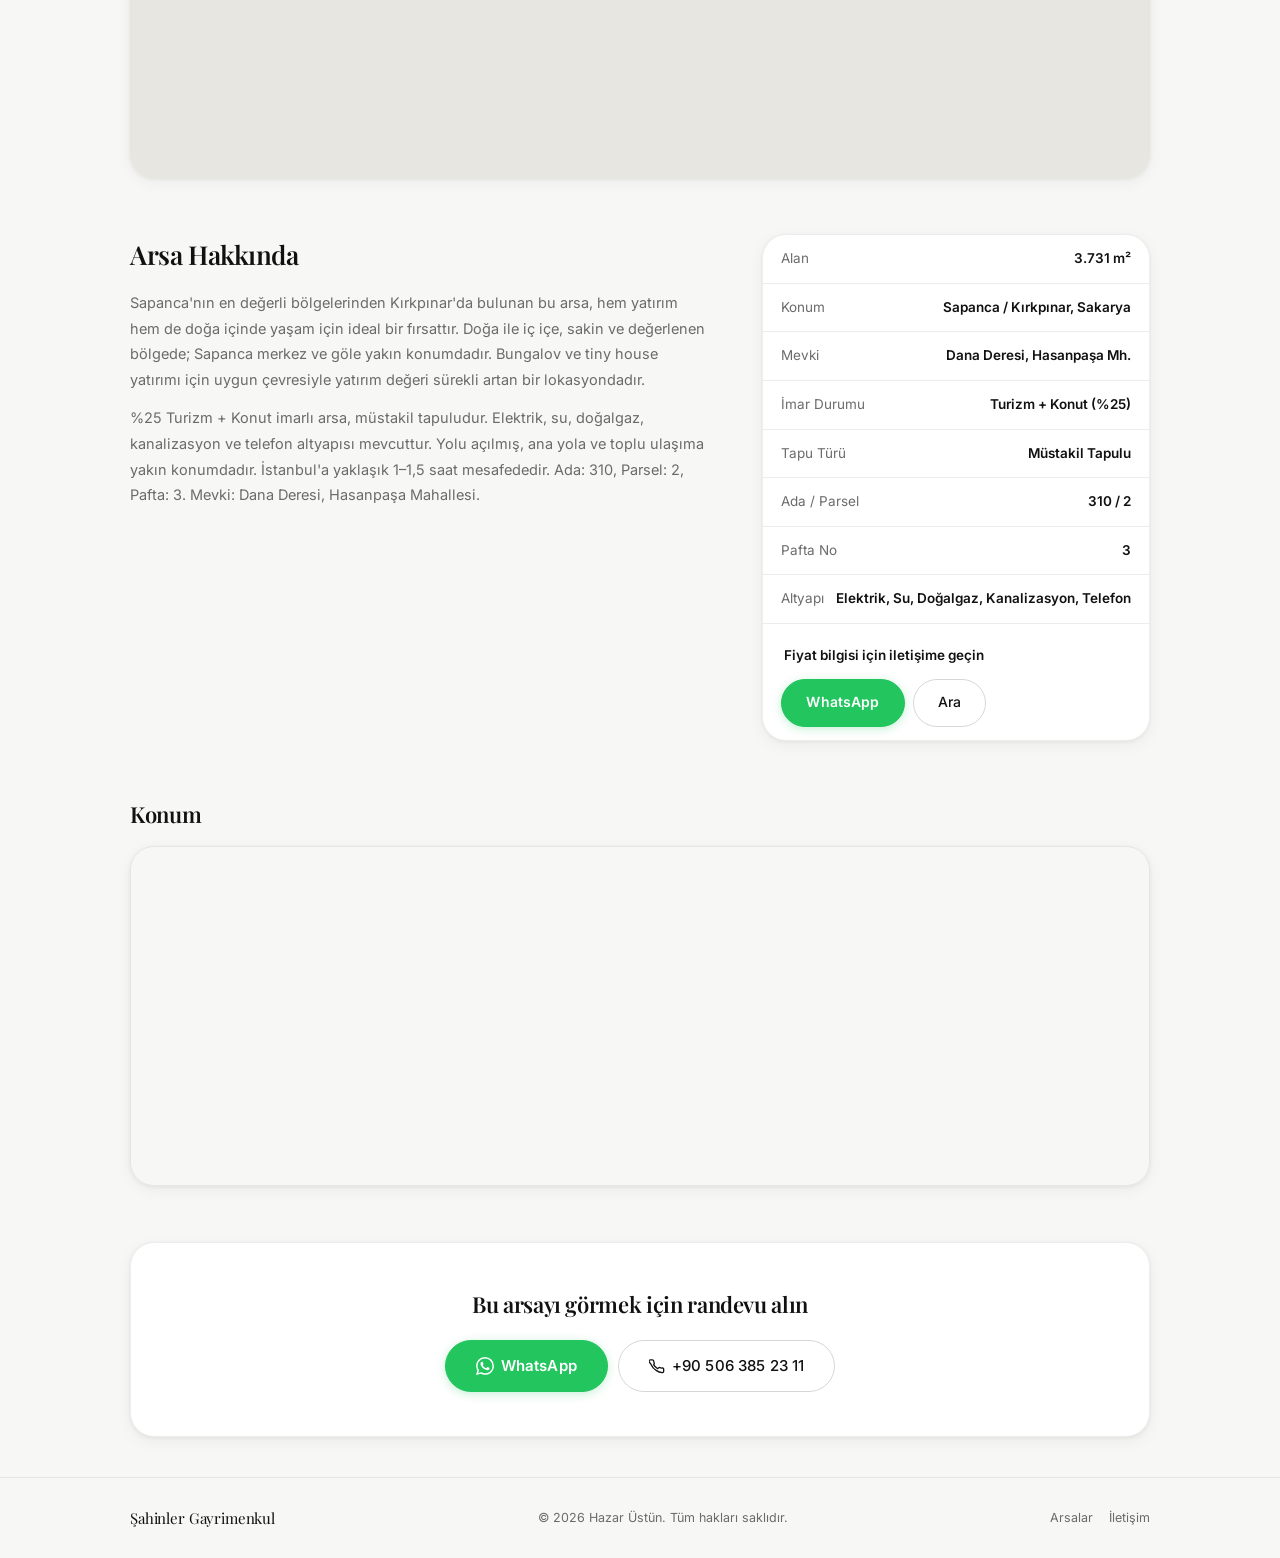
==== commit 81d1ca2d: "Remove price from specs, add contact CTA; fix land 1 map coordinates Co-Authored-By: Claude Opus 4.6" ====
--- a/land1.html
+++ b/land1.html
@@ -146,8 +146,19 @@
             <div class="spec-row"><dt class="k"><span data-lang-show="tr">Ada / Parsel</span><span data-lang-show="en" hidden>Block / Parcel</span><span data-lang-show="ar" hidden>الكتلة / القطعة</span></dt><dd class="v">310 / 2</dd></div>
             <div class="spec-row"><dt class="k"><span data-lang-show="tr">Pafta No</span><span data-lang-show="en" hidden>Sheet No</span><span data-lang-show="ar" hidden>رقم الورقة</span></dt><dd class="v">3</dd></div>
             <div class="spec-row"><dt class="k"><span data-lang-show="tr">Altyapı</span><span data-lang-show="en" hidden>Infrastructure</span><span data-lang-show="ar" hidden>البنية التحتية</span></dt><dd class="v"><span data-lang-show="tr">Elektrik, Su, Doğalgaz, Kanalizasyon, Telefon</span><span data-lang-show="en" hidden>Electricity, Water, Gas, Sewage, Phone</span><span data-lang-show="ar" hidden>كهرباء، ماء، غاز، صرف صحي، هاتف</span></dd></div>
-            <div class="spec-row"><dt class="k"><span data-lang-show="tr">m² Fiyatı</span><span data-lang-show="en" hidden>Price / m²</span><span data-lang-show="ar" hidden>السعر / م²</span></dt><dd class="v">13.401 TL</dd></div>
-            <div class="spec-row"><dt class="k"><span data-lang-show="tr">Fiyat</span><span data-lang-show="en" hidden>Price</span><span data-lang-show="ar" hidden>السعر</span></dt><dd class="v">50.000.000 TL</dd></div>
+            <div class="spec-row spec-cta">
+              <dd class="v" style="grid-column:1/-1; text-align:center; padding-top:8px;">
+                <span data-lang-show="tr">Fiyat bilgisi için iletişime geçin</span>
+                <span data-lang-show="en" hidden>Contact us for pricing</span>
+                <span data-lang-show="ar" hidden>تواصل معنا للسعر</span>
+                <div style="display:flex; gap:8px; margin-top:12px; justify-content:center;">
+                  <a class="btn btn-wa btn-sm" href="https://wa.me/905063852311" data-wa target="_blank" rel="noopener">WhatsApp</a>
+                  <a class="btn btn-outline btn-sm" href="tel:+905063852311">
+                    <span data-lang-show="tr">Ara</span><span data-lang-show="en" hidden>Call</span><span data-lang-show="ar" hidden>اتصل</span>
+                  </a>
+                </div>
+              </dd>
+            </div>
           </dl>
         </aside>
       </div>
@@ -157,7 +168,7 @@
         <h2 data-i18n="map_title">Konum</h2>
         <div class="map-wrap">
           <iframe
-            src="https://maps.google.com/maps?q=40.6920,30.2730&z=16&output=embed"
+            src="https://maps.google.com/maps?q=40.69950,30.22569&z=16&output=embed"
             title="Arsa 1 konumu"
             loading="lazy"
             referrerpolicy="no-referrer-when-downgrade"
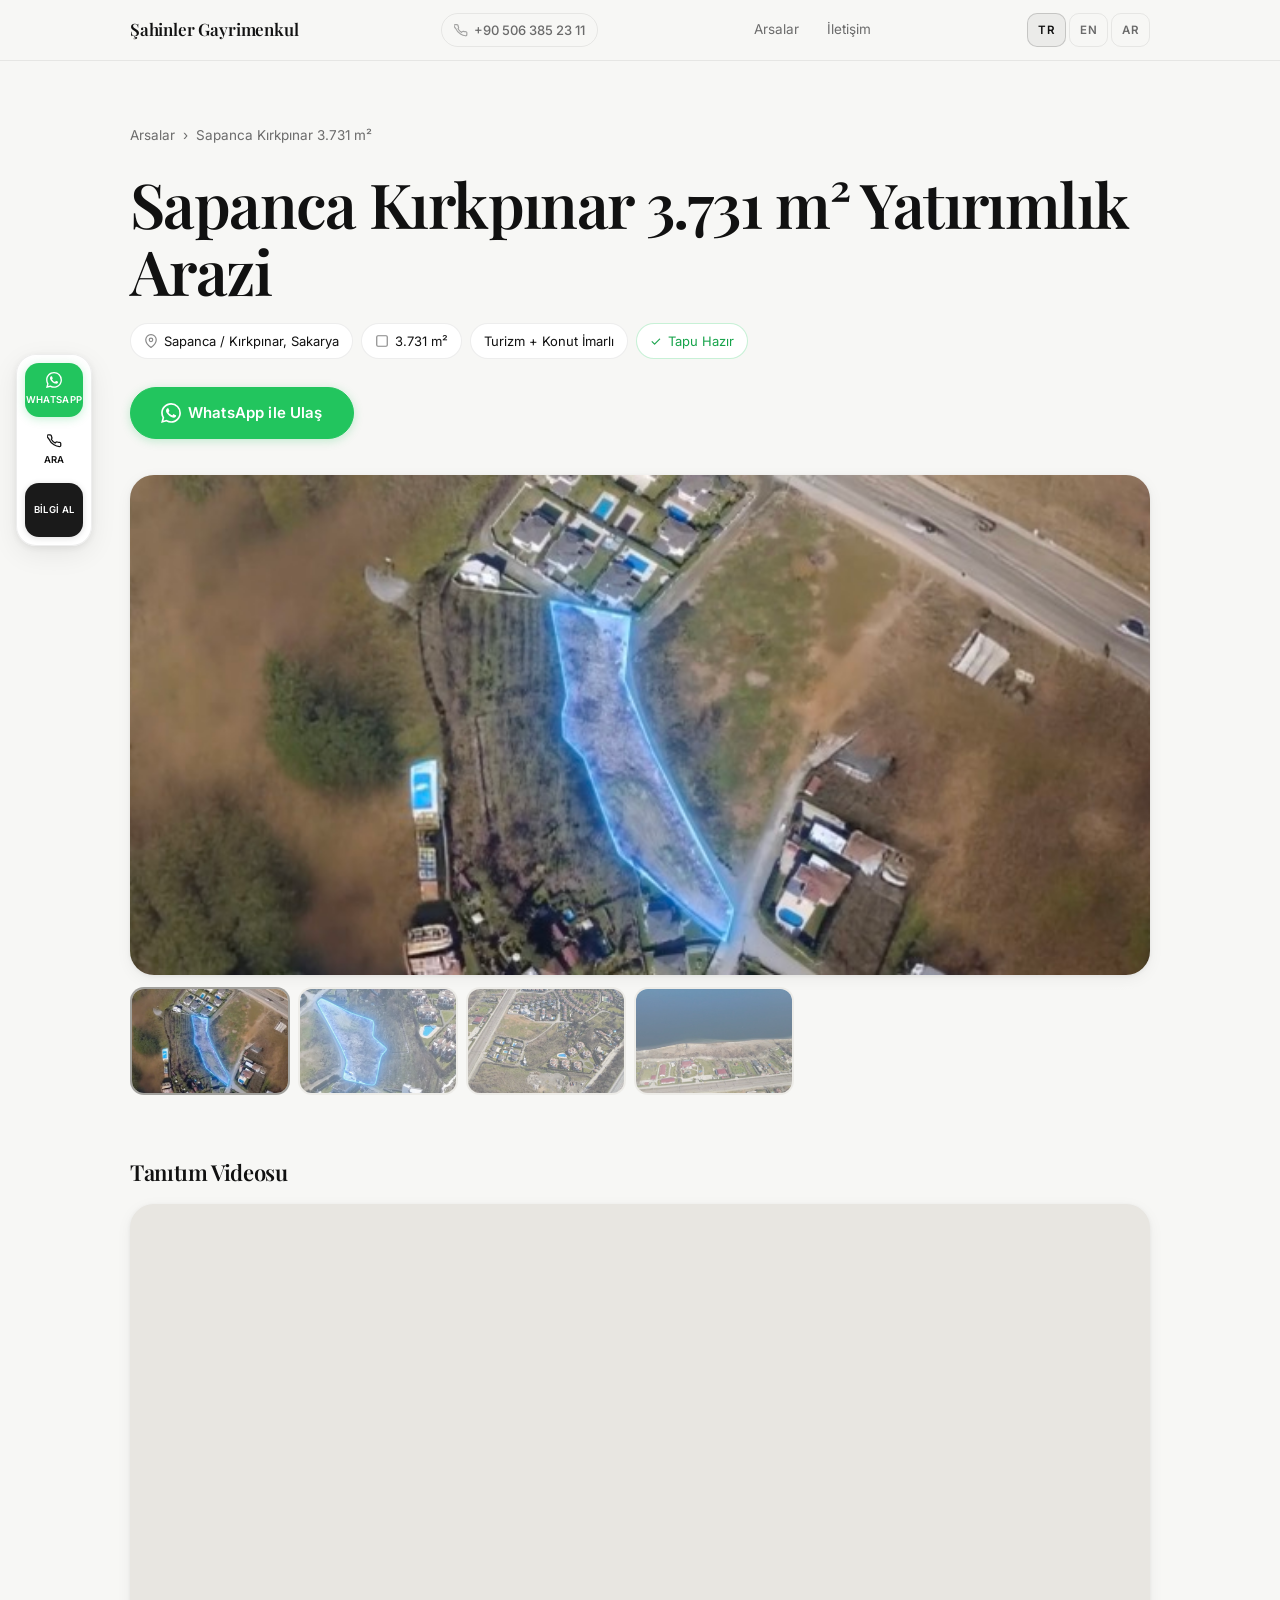
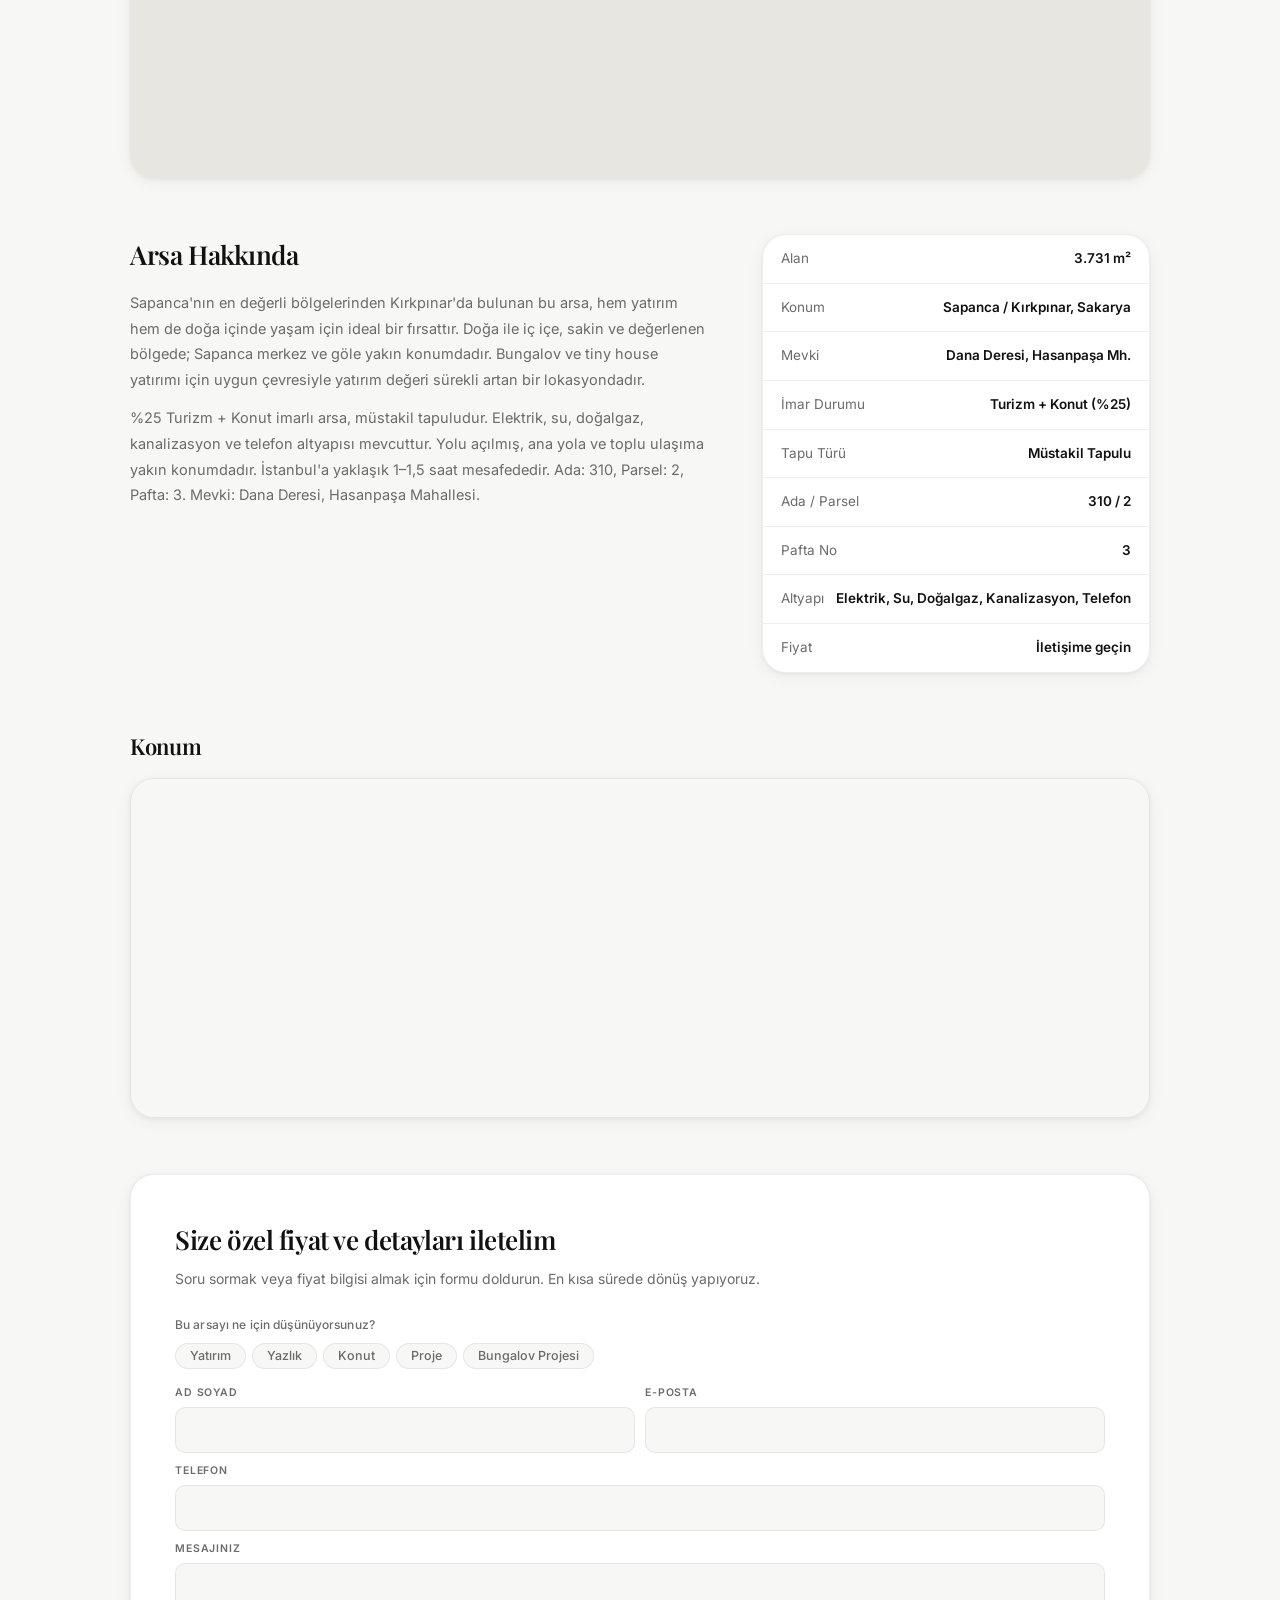
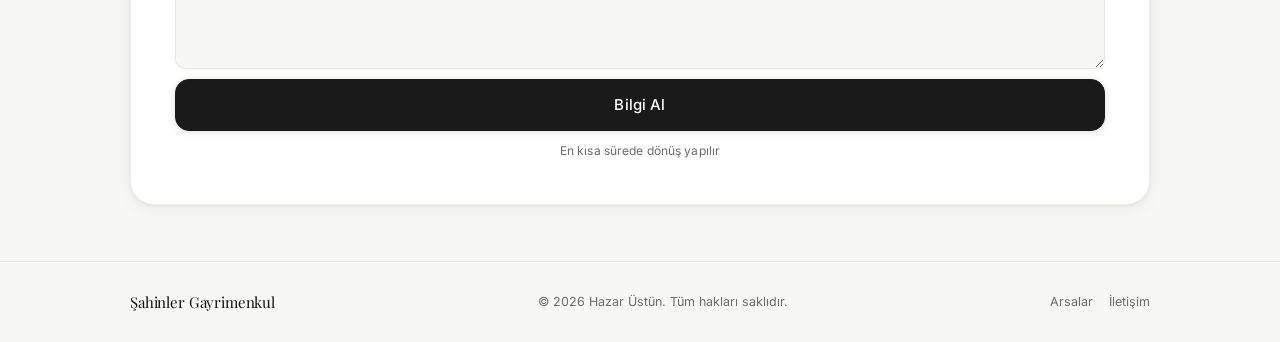
==== commit eafba58c: "UI/UX improvements: form on detail pages, phone in header, breadcrumbs - Add contact form to land1.h" ====
--- a/land1.html
+++ b/land1.html
@@ -39,6 +39,10 @@
   <header>
     <nav class="wrap nav-inner" aria-label="Ana gezinti">
       <a href="index.html" class="logo">Şahinler Gayrimenkul</a>
+      <a class="nav-phone" href="tel:+905063852311" aria-label="Telefon">
+        <svg width="14" height="14" viewBox="0 0 24 24" fill="none" stroke="currentColor" stroke-width="2" stroke-linecap="round" aria-hidden="true"><path d="M22 16.92v3a2 2 0 01-2.18 2 19.79 19.79 0 01-8.63-3.07A19.5 19.5 0 013.07 9.63 19.79 19.79 0 01.03 5a2 2 0 012-2.18h3a2 2 0 012 1.72c.127.96.361 1.903.7 2.81a2 2 0 01-.45 2.11L6.91 10a16 16 0 006.08 6.08l1.27-1.27a2 2 0 012.11-.45c.907.339 1.85.573 2.81.7A2 2 0 0122 16.92z"/></svg>
+        <span>+90 506 385 23 11</span>
+      </a>
       <div class="nav-links">
         <a href="index.html#arsalar" data-i18n="nav_lands">Arsalar</a>
         <a href="index.html#iletisim" data-i18n="nav_contact">İletişim</a>
@@ -69,10 +73,13 @@
   <main id="main">
     <div class="detail-hero">
       <div class="wrap">
-        <a href="index.html" class="back-link">
-          <svg width="16" height="16" viewBox="0 0 24 24" fill="none" stroke="currentColor" stroke-width="2" stroke-linecap="round" aria-hidden="true"><path d="M19 12H5M12 5l-7 7 7 7"/></svg>
-          <span data-i18n="back">Ana Sayfaya Dön</span>
-        </a>
+        <nav class="breadcrumb" aria-label="Breadcrumb">
+          <a href="index.html" data-i18n="nav_lands">Arsalar</a>
+          <span aria-hidden="true">›</span>
+          <span data-lang-show="tr">Sapanca Kırkpınar 3.731 m²</span>
+          <span data-lang-show="en" hidden>Sapanca Kırkpınar 3,731 m²</span>
+          <span data-lang-show="ar" hidden>سابانجا كيركبينار 3,731 م²</span>
+        </nav>
 
         <h1>
           <span data-lang-show="tr">Sapanca Kırkpınar 3.731 m² Yatırımlık Arazi</span>
@@ -111,10 +118,10 @@
       </div>
 
       <div class="gallery" role="list" aria-label="Arsa fotoğrafları">
-        <div class="gallery-item" role="listitem"><img src="images/1.jpeg" alt="Arsa görseli 1" /></div>
-        <div class="gallery-item" role="listitem"><img src="images/2.jpeg" alt="Arsa görseli 2" /></div>
-        <div class="gallery-item" role="listitem"><img src="images/3.jpeg" alt="Arsa görseli 3" /></div>
-        <div class="gallery-item" role="listitem"><img src="images/4.jpeg" alt="Arsa görseli 4" /></div>
+        <div class="gallery-item" role="listitem"><img src="images/1.jpeg" alt="Arsa görseli 1" loading="lazy" /></div>
+        <div class="gallery-item" role="listitem"><img src="images/2.jpeg" alt="Arsa görseli 2" loading="lazy" /></div>
+        <div class="gallery-item" role="listitem"><img src="images/3.jpeg" alt="Arsa görseli 3" loading="lazy" /></div>
+        <div class="gallery-item" role="listitem"><img src="images/4.jpeg" alt="Arsa görseli 4" loading="lazy" /></div>
       </div>
 
       <div class="video-section">
@@ -146,19 +153,7 @@
             <div class="spec-row"><dt class="k"><span data-lang-show="tr">Ada / Parsel</span><span data-lang-show="en" hidden>Block / Parcel</span><span data-lang-show="ar" hidden>الكتلة / القطعة</span></dt><dd class="v">310 / 2</dd></div>
             <div class="spec-row"><dt class="k"><span data-lang-show="tr">Pafta No</span><span data-lang-show="en" hidden>Sheet No</span><span data-lang-show="ar" hidden>رقم الورقة</span></dt><dd class="v">3</dd></div>
             <div class="spec-row"><dt class="k"><span data-lang-show="tr">Altyapı</span><span data-lang-show="en" hidden>Infrastructure</span><span data-lang-show="ar" hidden>البنية التحتية</span></dt><dd class="v"><span data-lang-show="tr">Elektrik, Su, Doğalgaz, Kanalizasyon, Telefon</span><span data-lang-show="en" hidden>Electricity, Water, Gas, Sewage, Phone</span><span data-lang-show="ar" hidden>كهرباء، ماء، غاز، صرف صحي، هاتف</span></dd></div>
-            <div class="spec-row spec-cta">
-              <dd class="v" style="grid-column:1/-1; text-align:center; padding-top:8px;">
-                <span data-lang-show="tr">Fiyat bilgisi için iletişime geçin</span>
-                <span data-lang-show="en" hidden>Contact us for pricing</span>
-                <span data-lang-show="ar" hidden>تواصل معنا للسعر</span>
-                <div style="display:flex; gap:8px; margin-top:12px; justify-content:center;">
-                  <a class="btn btn-wa btn-sm" href="https://wa.me/905063852311" data-wa target="_blank" rel="noopener">WhatsApp</a>
-                  <a class="btn btn-outline btn-sm" href="tel:+905063852311">
-                    <span data-lang-show="tr">Ara</span><span data-lang-show="en" hidden>Call</span><span data-lang-show="ar" hidden>اتصل</span>
-                  </a>
-                </div>
-              </dd>
-            </div>
+            <div class="spec-row"><dt class="k"><span data-lang-show="tr">Fiyat</span><span data-lang-show="en" hidden>Price</span><span data-lang-show="ar" hidden>السعر</span></dt><dd class="v"><span data-lang-show="tr">İletişime geçin</span><span data-lang-show="en" hidden>Contact us</span><span data-lang-show="ar" hidden>تواصل معنا</span></dd></div>
           </dl>
         </aside>
       </div>
@@ -177,20 +172,49 @@
         </div>
       </div>
 
-      <!-- RANDEVU CTA -->
-      <div class="appt-cta reveal" style="margin: clamp(24px,4vw,40px) 0;">
-        <p data-i18n="appt_cta">Bu arsayı görmek için randevu alın</p>
-        <div class="appt-btns">
-          <a class="btn btn-wa btn-lg" href="https://wa.me/905063852311" data-wa target="_blank" rel="noopener">
-            <svg width="18" height="18" viewBox="0 0 24 24" fill="currentColor" aria-hidden="true"><path d="M17.472 14.382c-.297-.149-1.758-.867-2.03-.967-.273-.099-.471-.148-.67.15-.197.297-.767.966-.94 1.164-.173.199-.347.223-.644.075-.297-.15-1.255-.463-2.39-1.475-.883-.788-1.48-1.761-1.653-2.059-.173-.297-.018-.458.13-.606.134-.133.298-.347.446-.52.149-.174.198-.298.298-.497.099-.198.05-.371-.025-.52-.075-.149-.669-1.612-.916-2.207-.242-.579-.487-.5-.669-.51-.173-.008-.371-.01-.57-.01-.198 0-.52.074-.792.372-.272.297-1.04 1.016-1.04 2.479 0 1.462 1.065 2.875 1.213 3.074.149.198 2.096 3.2 5.077 4.487.709.306 1.262.489 1.694.625.712.227 1.36.195 1.871.118.571-.085 1.758-.719 2.006-1.413.248-.694.248-1.289.173-1.413-.074-.124-.272-.198-.57-.347m-5.421 7.403h-.004a9.87 9.87 0 01-5.031-1.378l-.361-.214-3.741.982.998-3.648-.235-.374a9.86 9.86 0 01-1.51-5.26c.001-5.45 4.436-9.884 9.888-9.884 2.64 0 5.122 1.03 6.988 2.898a9.825 9.825 0 012.893 6.994c-.003 5.45-4.437 9.884-9.885 9.884m8.413-18.297A11.815 11.815 0 0012.05 0C5.495 0 .16 5.335.157 11.892c0 2.096.547 4.142 1.588 5.945L.057 24l6.305-1.654a11.882 11.882 0 005.683 1.448h.005c6.554 0 11.89-5.335 11.893-11.893a11.821 11.821 0 00-3.48-8.413z"/></svg>
-            WhatsApp
-          </a>
-          <a class="btn btn-outline btn-lg" href="tel:+905063852311">
-            <svg width="16" height="16" viewBox="0 0 24 24" fill="none" stroke="currentColor" stroke-width="2" stroke-linecap="round" aria-hidden="true"><path d="M22 16.92v3a2 2 0 01-2.18 2 19.79 19.79 0 01-8.63-3.07A19.5 19.5 0 013.07 9.63 19.79 19.79 0 01.03 5a2 2 0 012-2.18h3a2 2 0 012 1.72c.127.96.361 1.903.7 2.81a2 2 0 01-.45 2.11L6.91 10a16 16 0 006.08 6.08l1.27-1.27a2 2 0 012.11-.45c.907.339 1.85.573 2.81.7A2 2 0 0122 16.92z"/></svg>
-            +90 506 385 23 11
-          </a>
-        </div>
-      </div>
+      <!-- İLETİŞİM FORMU -->
+      <section id="iletisim" class="detail-form-section reveal" aria-labelledby="detailContactTitle">
+        <h2 id="detailContactTitle" data-i18n="contact_title">Size özel fiyat ve detayları iletelim</h2>
+        <p data-i18n="contact_sub">Soru sormak veya fiyat bilgisi almak için formu doldurun.</p>
+        <div class="form-card">
+          <div class="micro-select">
+            <p data-i18n="micro_q">Bu arsayı ne için düşünüyorsunuz?</p>
+            <div class="micro-opts">
+              <button type="button" class="micro-btn" data-i18n="micro_inv">Yatırım</button>
+              <button type="button" class="micro-btn" data-i18n="micro_summer">Yazlık</button>
+              <button type="button" class="micro-btn" data-i18n="micro_konut">Konut</button>
+              <button type="button" class="micro-btn" data-i18n="micro_proj">Proje</button>
+              <button type="button" class="micro-btn" data-i18n="micro_bungalov">Bungalov Projesi</button>
+            </div>
+          </div>
+          <form id="contactForm" novalidate>
+            <input type="hidden" id="amacInput" name="amac" />
+            <div class="form-row">
+              <div class="field">
+                <label for="cName" data-i18n="form_name">Ad Soyad</label>
+                <input id="cName" name="name" type="text" required autocomplete="name" />
+              </div>
+              <div class="field">
+                <label for="cEmail" data-i18n="form_email">E-posta</label>
+                <input id="cEmail" name="email" type="email" required autocomplete="email" />
+              </div>
+            </div>
+            <div class="field">
+              <label for="cPhone" data-i18n="form_phone">Telefon</label>
+              <input id="cPhone" name="phone" type="tel" required autocomplete="tel" />
+            </div>
+            <div class="field">
+              <label for="cMsg" data-i18n="form_message">Mesajınız</label>
+              <textarea id="cMsg" name="message" rows="4" required></textarea>
+            </div>
+            <div id="formMsg" class="form-msg" role="alert" aria-live="polite"></div>
+            <button class="btn btn-primary" type="submit" id="formSubmit">
+              <span data-i18n="form_send">Bilgi Al</span>
+            </button>
+            <p class="trust-reply" data-i18n="trust_reply">En kısa sürede dönüş yapılır</p>
+          </form>
+        </div>
+      </section>
     </div>
   </main>
 
@@ -204,10 +228,6 @@
       </nav>
     </div>
   </footer>
-
-  <a class="wa-float" href="https://wa.me/905063852311" data-wa target="_blank" rel="noopener" aria-label="WhatsApp ile iletişim">
-    <svg width="26" height="26" viewBox="0 0 24 24" fill="white" aria-hidden="true"><path d="M17.472 14.382c-.297-.149-1.758-.867-2.03-.967-.273-.099-.471-.148-.67.15-.197.297-.767.966-.94 1.164-.173.199-.347.223-.644.075-.297-.15-1.255-.463-2.39-1.475-.883-.788-1.48-1.761-1.653-2.059-.173-.297-.018-.458.13-.606.134-.133.298-.347.446-.52.149-.174.198-.298.298-.497.099-.198.05-.371-.025-.52-.075-.149-.669-1.612-.916-2.207-.242-.579-.487-.5-.669-.51-.173-.008-.371-.01-.57-.01-.198 0-.52.074-.792.372-.272.297-1.04 1.016-1.04 2.479 0 1.462 1.065 2.875 1.213 3.074.149.198 2.096 3.2 5.077 4.487.709.306 1.262.489 1.694.625.712.227 1.36.195 1.871.118.571-.085 1.758-.719 2.006-1.413.248-.694.248-1.289.173-1.413-.074-.124-.272-.198-.57-.347m-5.421 7.403h-.004a9.87 9.87 0 01-5.031-1.378l-.361-.214-3.741.982.998-3.648-.235-.374a9.86 9.86 0 01-1.51-5.26c.001-5.45 4.436-9.884 9.888-9.884 2.64 0 5.122 1.03 6.988 2.898a9.825 9.825 0 012.893 6.994c-.003 5.45-4.437 9.884-9.885 9.884m8.413-18.297A11.815 11.815 0 0012.05 0C5.495 0 .16 5.335.157 11.892c0 2.096.547 4.142 1.588 5.945L.057 24l6.305-1.654a11.882 11.882 0 005.683 1.448h.005c6.554 0 11.89-5.335 11.893-11.893a11.821 11.821 0 00-3.48-8.413z"/></svg>
-  </a>
 
   <!-- Lightbox -->
   <div id="lightbox" class="lightbox" role="dialog" aria-label="Büyük görsel" aria-modal="true">
@@ -224,9 +244,9 @@
       <svg width="15" height="15" viewBox="0 0 24 24" fill="none" stroke="currentColor" stroke-width="2" stroke-linecap="round" aria-hidden="true"><path d="M22 16.92v3a2 2 0 01-2.18 2 19.79 19.79 0 01-8.63-3.07A19.5 19.5 0 013.07 9.63 19.79 19.79 0 01.03 5a2 2 0 012-2.18h3a2 2 0 012 1.72c.127.96.361 1.903.7 2.81a2 2 0 01-.45 2.11L6.91 10a16 16 0 006.08 6.08l1.27-1.27a2 2 0 012.11-.45c.907.339 1.85.573 2.81.7A2 2 0 0122 16.92z"/></svg>
       <span data-i18n="sticky_call">Ara</span>
     </a>
-    <a class="btn btn-primary" href="index.html#iletisim" data-i18n="sticky_form">Bilgi Al</a>
+    <a class="btn btn-primary" href="#iletisim" data-i18n="sticky_form">Bilgi Al</a>
   </div>
 
-  <script src="script.js"></script>
+  <script src="script.js" defer></script>
 </body>
 </html>
--- a/style.css
+++ b/style.css
@@ -121,6 +121,17 @@
   font-family: 'Playfair Display', serif;
   font-size: 17px; font-weight: 600; white-space: nowrap; letter-spacing: -.01em;
 }
+/* Phone in header */
+.nav-phone {
+  display: flex; align-items: center; gap: 6px;
+  font-size: 13px; font-weight: 500; color: var(--muted);
+  padding: 6px 12px; border-radius: var(--r-full);
+  border: 1px solid var(--border); transition: all var(--t-base);
+  white-space: nowrap;
+}
+.nav-phone:hover { color: var(--text); border-color: var(--border-strong); background: rgba(0,0,0,.03); }
+.nav-phone svg { flex-shrink: 0; opacity: .6; }
+
 .nav-links { display: flex; }
 .nav-links a {
   padding: 8px 14px; border-radius: var(--r-full);
@@ -488,46 +499,42 @@
   body { padding-bottom: 0; }
 }
 
-/* ── SOCIAL PROOF TOAST ──────────────────────────────────────── */
-.sp-toast {
-  position: fixed;
-  bottom: 24px;
-  inset-inline-end: 24px;
-  z-index: 200;
+/* ── BREADCRUMB ──────────────────────────────────────────────── */
+.breadcrumb {
+  display: flex; align-items: center; gap: 8px;
+  font-size: 13.5px; color: var(--muted); margin-bottom: 24px;
+}
+.breadcrumb a { color: var(--muted); transition: color var(--t-base); }
+.breadcrumb a:hover { color: var(--text); }
+.breadcrumb span:last-of-type { color: var(--text); font-weight: 500; }
+
+/* ── GALLERY SCROLL HINT ─────────────────────────────────────── */
+.gallery { position: relative; }
+.gallery::after {
+  content: ""; position: absolute; right: 0; top: 0; bottom: 4px; width: 48px;
+  background: linear-gradient(to right, transparent, var(--bg));
+  pointer-events: none; border-radius: 0 var(--r-md) var(--r-md) 0;
+}
+[dir="rtl"] .gallery::after { right: auto; left: 0; background: linear-gradient(to left, transparent, var(--bg)); }
+
+/* ── DETAIL FORM SECTION ─────────────────────────────────────── */
+.detail-form-section {
+  margin: clamp(32px,5vw,56px) 0;
+  padding: clamp(28px,4vw,44px);
   background: var(--white);
   border: 1px solid var(--border);
-  border-radius: var(--r-lg);
-  padding: 11px 14px 11px 12px;
-  display: flex;
-  align-items: center;
-  gap: 10px;
-  box-shadow: var(--shadow-md);
-  max-width: 252px;
-  opacity: 0;
-  transform: translateY(10px) scale(.97);
-  transition: opacity .35s var(--ease), transform .35s var(--ease);
-  pointer-events: none;
-}
-.sp-toast.show {
-  opacity: 1;
-  transform: none;
-  pointer-events: auto;
-}
-.sp-toast-icon {
-  width: 34px; height: 34px; border-radius: 50%;
-  background: rgba(34,197,94,.1);
-  display: flex; align-items: center; justify-content: center;
-  flex-shrink: 0; font-size: 15px; line-height: 1;
-}
-.sp-toast-text {
-  font-size: 12.5px; color: var(--text-2); line-height: 1.45;
-}
-.sp-toast-text strong { color: var(--text); font-weight: 600; }
-
-/* On mobile push above bottom bar */
-@media (max-width: 768px) {
-  .sp-toast { bottom: 70px; inset-inline-end: 12px; max-width: 220px; }
-}
+  border-radius: var(--r-xl);
+  box-shadow: var(--shadow-sm);
+}
+.detail-form-section h2 {
+  font-family: 'Playfair Display', serif;
+  font-size: clamp(20px,2.6vw,26px); font-weight: 600;
+  letter-spacing: -.016em; margin-bottom: 8px;
+}
+.detail-form-section > p {
+  color: var(--muted); font-size: 14px; margin-bottom: 24px; line-height: 1.6;
+}
+.detail-form-section .form-card { background: transparent; border: none; padding: 0; box-shadow: none; }
 
 /* ── DETAIL PAGES ────────────────────────────────────────────── */
 .detail-hero { padding: clamp(36px,5vw,64px) 0 clamp(24px,3vw,36px); }
@@ -606,6 +613,7 @@
 /* ── RESPONSIVE ──────────────────────────────────────────────── */
 @media (max-width: 768px) {
   .nav-links { display: none; }
+  .nav-phone { display: none; }
   .hamburger { display: flex; }
   .lands { grid-template-columns: 1fr; }
   .contact-grid { grid-template-columns: 1fr; }
